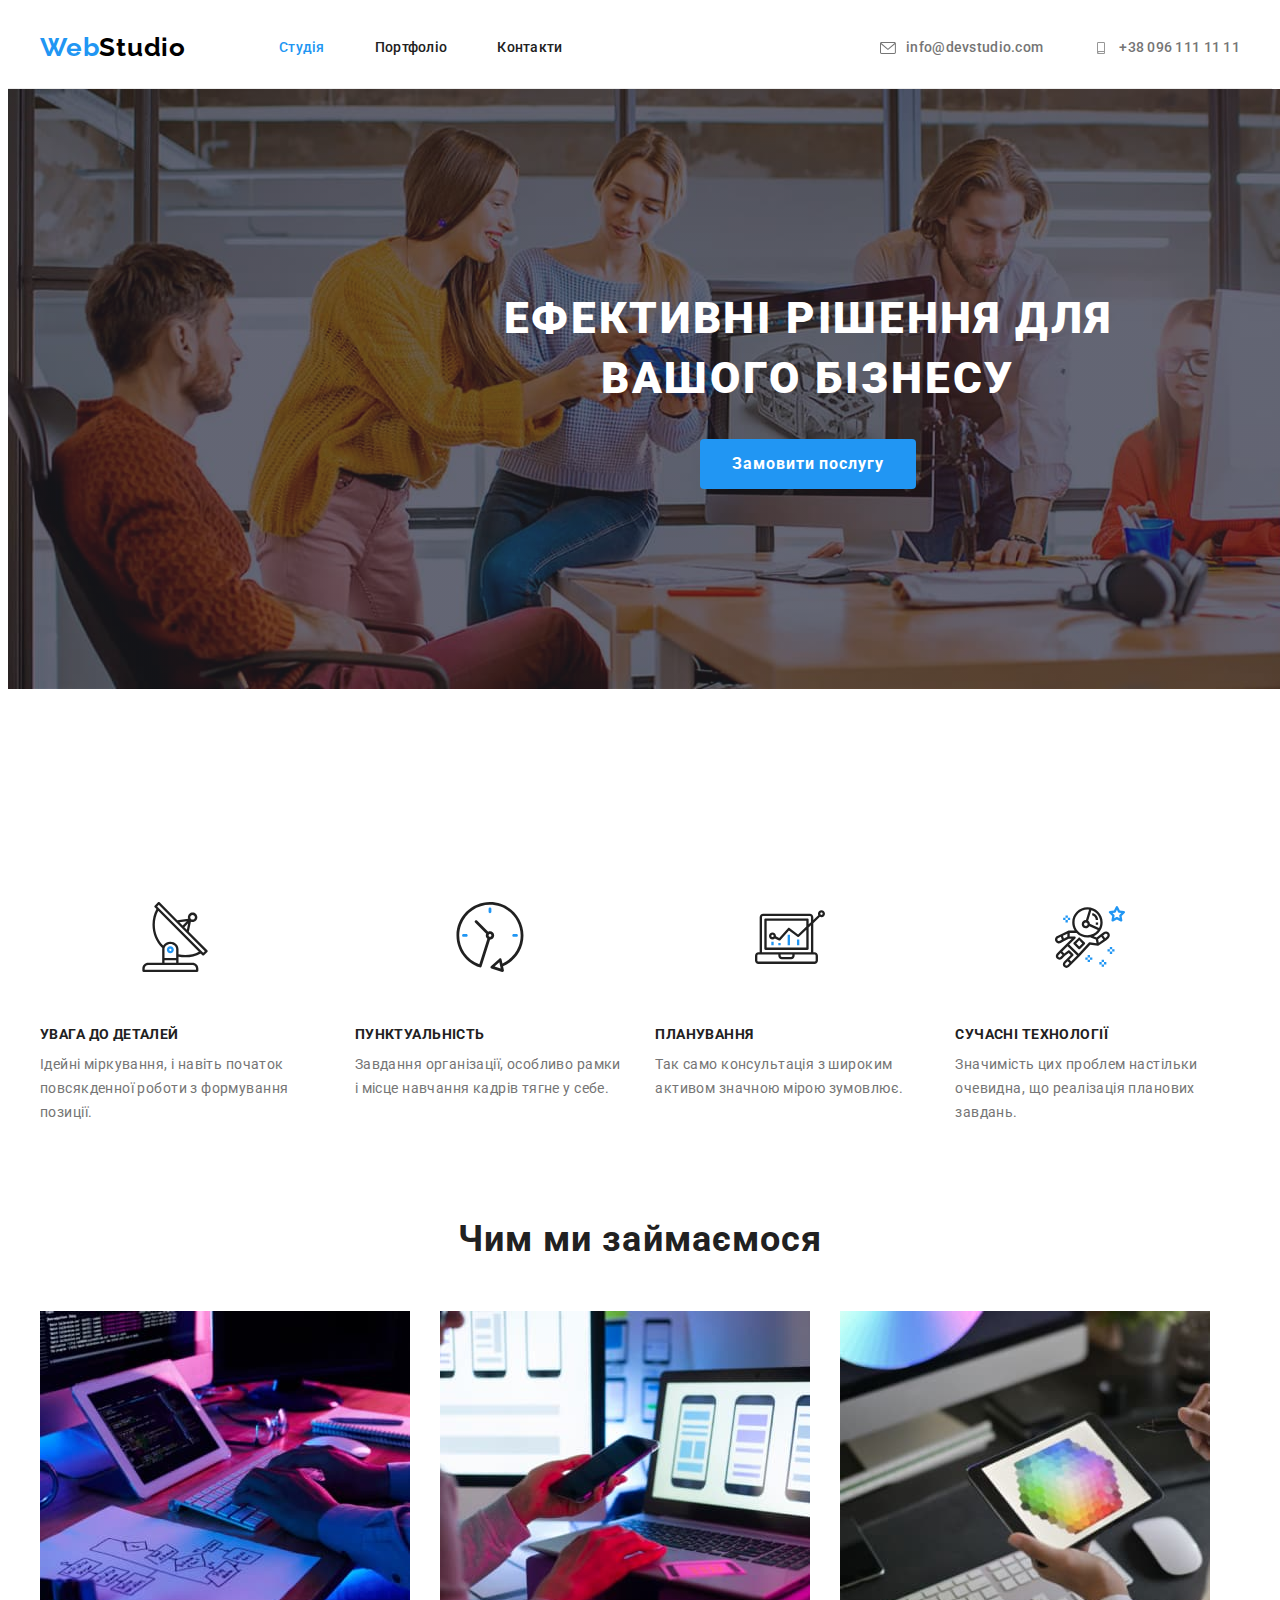
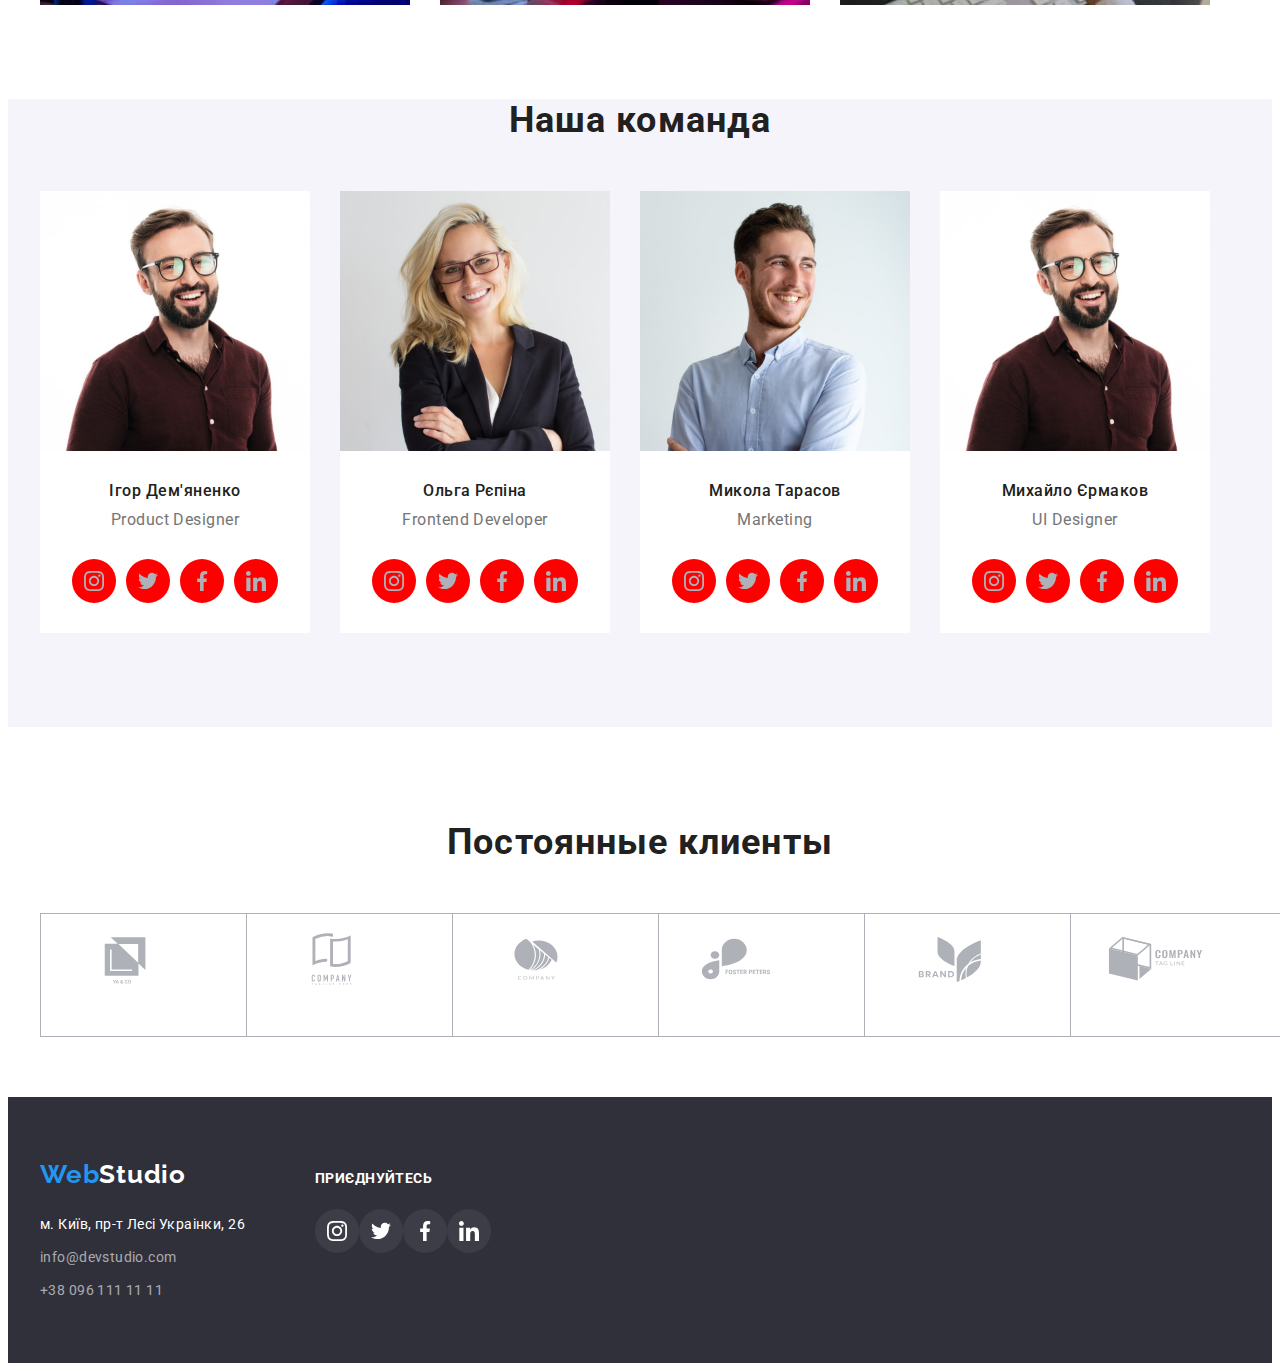
==== index.html @ f3de950b "contact margins added" ====
<!DOCTYPE html>
<html lang="uk">
  <head>
    <meta charset="UTF-8" />
    <meta name="vieport" content="width=device-width, initial-scale=1.0" />
    <title>Студія</title>
    <link rel="preconnect" href="https://fonts.googleapis.com" />
    <link rel="preconnect" href="https://fonts.gstatic.com" crossorigin />
    <link
      href="https://fonts.googleapis.com/css2?family=Raleway:wght@700&family=Roboto:wght@400;500;700;900&display=swap"
      rel="stylesheet"
    />
    <link
      rel="stylesheet"
      href="https://cdnjs.cloudflare.com/ajax/libs/modern-normalize/1.1.0/modern-normalize.min.css"
      integrity="sha512-wpPYUAdjBVSE4KJnH1VR1HeZfpl1ub8YT/NKx4PuQ5NmX2tKuGu6U/JRp5y+Y8XG2tV+wKQpNHVUX03MfMFn9Q=="
      crossorigin="anonymous"
      referrerpolicy="no-referrer"
    />
    <link rel="stylesheet" href="./css/styles.css" />
  </head>
  <body>

    <!--Заголовок-->

    <header class="section-header">
      <div class="container">
        <div class="make-flex site-header">
          <nav class="make-flex center">
            <a class="logo link" href="./index.html"
              ><span class="logo-left">Web</span>Studio</a
            >
            <ul class="list make-flex center">
              <li class="item">
                <a href="./index.html" class="current site-nav link">Студія</a>
              </li>
              <li class="item">
                <a href="./portfolio.html" class="site-nav link"
                  >Портфоліо</a
                >
              </li>
              <li><a href="#contacts" class="site-nav link">Контакти</a></li>
            </ul>
          </nav>
          <ul class="list make-flex center flexible contact-list">
            <li class="item contact-link">
              <a href="mailto:info@devstudio.com" class="link email-phone">
                <svg class="icon" width="16" height="12">
                  <use href="./images/symbol-defs.svg#icon-envelope"></use>
                </svg>
                info@devstudio.com</a
              >
            </li>
            <li class="item contact-link">
              <a href="tel:+380961111111" class="link email-phone">
                <svg class="icon" width="16" height="12">
                  <use href="./images/symbol-defs.svg#icon-smartphone"></use>
                </svg>
                +38 096 111 11 11</a
              >
            </li>
          </ul>
        </div>
      </div>
    </header>

    <main>

      <!--Секція Hero-->

      <section class="section hero">
        <div class="container hero image-hero">
          <h1 class="hero-title">Ефективні рішення для <br />вашого бізнесу</h1>
          <button type="button" class="button finger">Замовити послугу</button>
        </div>
      </section>

      <!--Секція Наші переваги-->

      <section class="section-advant section">
        <div class="container">
          <h2 hidden>Наші переваги</h2>
          <ul class="list flex">
            <li class="item">
              <div class="block">
                <svg class="features-icon" width="70" height="70">
                  <use href="./images/symbol-defs.svg#icon-antenna"></use>
                </svg>
              </div>
              <h3>УВАГА ДО ДЕТАЛЕЙ</h3>
              <p>
                Ідейні міркування, і навіть початок повсякденної роботи з
                формування позиції.
              </p>
            </li>
            <li class="item">
              <div class="block">
                <svg class="features-icon" width="70" height="70">
                  <use href="./images/symbol-defs.svg#icon-clock"></use>
                </svg>
              </div>
              <h3>ПУНКТУАЛЬНІСТЬ</h3>
              <p>
                Завдання організації, особливо рамки і місце навчання кадрів
                тягне у себе.
              </p>
            </li>
            <li class="item">
              <div class="block">
                <svg class="features-icon" width="70" height="70">
                  <use href="./images/symbol-defs.svg#icon-diagram"></use>
                </svg>
              </div>
              <h3>ПЛАНУВАННЯ</h3>
              <p>
                Так само консультація з широким активом значною мірою зумовлює.
              </p>
            </li>
            <li class="item">
              <div class="block">
                <svg class="features-icon" width="70" height="70">
                  <use href="./images/symbol-defs.svg#icon-astronaut"></use>
                </svg>
              </div>
              <h3>СУЧАСНІ ТЕХНОЛОГІЇ</h3>
              <p>
                Значимість цих проблем настільки очевидна, що реалізація
                планових завдань.
              </p>
            </li>
          </ul>
        </div>
      </section>

      <!--Секція Чим ми займаємося-->

      <section class="wwd section">
        <div class="container">
          <h2 class="title">Чим ми займаємося</h2>
          <ul class="list wwd-flex">
            <li class="item">
              <img
                src="./images/hands.jpeg"
                alt="Руки на клавіатурі"
                width="370"
              />
            </li>
            <li class="item">
              <img src="./images/templates.jpeg" alt="Шаблони" width="370" />
            </li>
            <li class="item">
              <img src="./images/palette.jpeg" alt="Палітра" width="370" />
            </li>
          </ul>
        </div>
      </section>

      <!--Секція наша команда-->

      <section class="team section">
        <div class="container">
          <h2 class="title">Наша команда</h2>
          <ul class="list flex">
            <li class="item">
              <img src="./images/igor.jpeg" alt="Ігор Дем'яненко" width="270" />
              <div>
                <h3>Ігор Дем'яненко</h3>
                <p lang="en">Product Designer</p>
                <ul class="team-social-list list">
                  <li class="team-social-item">
                    <a class="round link" href="">
                      <svg class="icon" width="20" height="20">
                        <use
                          href="./images/symbol-defs.svg#icon-instagram"
                        ></use>
                      </svg>
                    </a>
                  </li>

                  <li class="team-social-item">
                    <a class="round link" href="">
                      <svg class="icon" width="20" height="20">
                        <use href="./images/symbol-defs.svg#icon-twitter"></use>
                      </svg>
                    </a>
                  </li>

                  <li class="team-social-item">
                    <a class="round link" href="">
                      <svg class="icon" width="20" height="20">
                        <use
                          href="./images/symbol-defs.svg#icon-facebook"
                        ></use>
                      </svg>
                    </a>
                  </li>

                  <li class="team-social-item">
                    <a class="round link" href="">
                      <svg class="icon" width="20" height="20">
                        <use
                          href="./images/symbol-defs.svg#icon-linkedin"
                        ></use>
                      </svg>
                    </a>
                  </li>
                </ul>
              </div>
            </li>
            <li class="item">
              <div>
                <img src="./images/olga.jpeg" alt="Ольга Рєпіна" width="270" />
                <h3>Ольга Рєпіна</h3>
                <p lang="en">Frontend Developer</p>
                <ul class="team-social-list list">
                  <li class="team-social-item">
                    <a class="round link" href="">
                      <svg class="icon" width="20" height="20">
                        <use
                          href="./images/symbol-defs.svg#icon-instagram"
                        ></use>
                      </svg>
                    </a>
                  </li>

                  <li class="team-social-item">
                    <a class="round link" href="">
                      <svg class="icon" width="20" height="20">
                        <use href="./images/symbol-defs.svg#icon-twitter"></use>
                      </svg>
                    </a>
                  </li>

                  <li class="team-social-item">
                    <a class="round link" href="">
                      <svg class="icon" width="20" height="20">
                        <use
                          href="./images/symbol-defs.svg#icon-facebook"
                        ></use>
                      </svg>
                    </a>
                  </li>

                  <li class="team-social-item">
                    <a class="round link" href="">
                      <svg class="icon" width="20" height="20">
                        <use
                          href="./images/symbol-defs.svg#icon-linkedin"
                        ></use>
                      </svg>
                    </a>
                  </li>
                </ul>
              </div>
            </li>
            <li class="item">
              <img
                src="./images/mykola.jpeg"
                alt="Микола Тарасов"
                width="270"
              />
              <div>
                <h3>Микола Тарасов</h3>
                <p lang="en">Marketing</p>
                <ul class="team-social-list list">
                  <li class="team-social-item">
                    <a class="round link" href="">
                      <svg class="icon" width="20" height="20">
                        <use
                          href="./images/symbol-defs.svg#icon-instagram"
                        ></use>
                      </svg>
                    </a>
                  </li>

                  <li class="team-social-item">
                    <a class="round link" href="">
                      <svg class="icon" width="20" height="20">
                        <use href="./images/symbol-defs.svg#icon-twitter"></use>
                      </svg>
                    </a>
                  </li>

                  <li class="team-social-item">
                    <a class="round link" href="">
                      <svg class="icon" width="20" height="20">
                        <use
                          href="./images/symbol-defs.svg#icon-facebook"
                        ></use>
                      </svg>
                    </a>
                  </li>

                  <li class="team-social-item">
                    <a class="round link" href="">
                      <svg class="icon" width="20" height="20">
                        <use
                          href="./images/symbol-defs.svg#icon-linkedin"
                        ></use>
                      </svg>
                    </a>
                  </li>
                </ul>
              </div>
            </li>
            <li class="item">
              <img src="./images/igor.jpeg" alt="Михайло Єрмаков" width="270" />
              <div>
                <h3>Михайло Єрмаков</h3>
                <p lang="en">UI Designer</p>
                <ul class="team-social-list list">
                  <li class="team-social-item">
                    <a class="round link" href="">
                      <svg class="icon" width="20" height="20">
                        <use
                          href="./images/symbol-defs.svg#icon-instagram"
                        ></use>
                      </svg>
                    </a>
                  </li>

                  <li class="team-social-item">
                    <a class="round link" href="">
                      <svg class="icon" width="20" height="20">
                        <use href="./images/symbol-defs.svg#icon-twitter"></use>
                      </svg>
                    </a>
                  </li>

                  <li class="team-social-item">
                    <a class="round link" href="">
                      <svg class="icon" width="20" height="20">
                        <use
                          href="./images/symbol-defs.svg#icon-facebook"
                        ></use>
                      </svg>
                    </a>
                  </li>

                  <li class="team-social-item">
                    <a class="round link" href="">
                      <svg class="icon" width="20" height="20">
                        <use
                          href="./images/symbol-defs.svg#icon-linkedin"
                        ></use>
                      </svg>
                    </a>
                  </li>
                </ul>
              </div>
            </li>
          </ul>
        </div>
      </section>

      <!--Секція постійних клієнтів-->

      <section class="section-clients">
        <div class="container">
          <h2 class="title">Постоянные клиенты</h2>
          <ul class="clients-list list">
            <li class="item">
              <a class="client-link link" href="">
                <svg class="client-icon" width="106" height="60">
                  <use href="./images/symbol-defs.svg#icon-logo1"></use>
                </svg>
              </a>
            </li>

            <li class="item">
              <a class="client-link link" href="">
                <svg class="client-icon" width="106" height="60">
                  <use href="./images/symbol-defs.svg#icon-logo2"></use>
                </svg>
              </a>
            </li>

            <li class="item">
              <a class="client-link link" href="">
                <svg class="client-icon" width="106" height="60">
                  <use href="./images/symbol-defs.svg#icon-logo3"></use>
                </svg>
              </a>
            </li>

            <li class="item">
              <a class="client-link link" href="">
                <svg class="client-icon" width="106" height="60">
                  <use href="./images/symbol-defs.svg#icon-logo4"></use>
                </svg>
              </a>
            </li>

            <li class="item">
              <a class="client-link link" href="">
                <svg class="client-icon" width="106" height="60">
                  <use href="./images/symbol-defs.svg#icon-logo5"></use>
                </svg>
              </a>
            </li>

            <li class="item">
              <a class="client-link link" href="">
                <svg class="client-icon" width="106" height="60">
                  <use href="./images/symbol-defs.svg#icon-logo6"></use>
                </svg>
              </a>
            </li>
          </ul>
        </div>
      </section>
    </main>

    <footer class="site-footer">
      <div class="container">
        <!--Секція контактів-->
        <div class="make-two-columns">
          <div>
            <a class="logo link logo-white push-down" href="./index.html"
              ><span class="logo-left">Web</span>Studio</a
            >
            <address id="contacts">
              <ul class="list">
                <li class="contact-mar">
                  <a
                    class="contact link"
                    href="https://goo.gl/maps/CPtrU1FHBa2aNyZL9"
                    target="_blank"
                    rel="noopener noreferrer nofollow"
                    >м. Київ, пр-т Лесі Украінки, 26</a
                  >
                </li>
                <li class="contact-mar">
                  <a
                    class="contact link darkened"
                    href="mailto:info@devstudio.com"
                    >info@devstudio.com</a
                  >
                </li>
                <li>
                  <a class="contact link darkened" href="tel:+380961111111"
                    >+38 096 111 11 11</a
                  >
                </li>
              </ul>
            </address>
          </div>
          <div class="social">
            <p class="appeal">приєднуйтесь</p>
            <ul class="make-line">
              <li class="item">
                <a class="social-link" href="">
                  <svg class="icon" width="20" height="20">
                    <use href="./images/symbol-defs.svg#icon-instagram"></use>
                  </svg>
                </a>
              </li>

              <li class="item">
                <a class="social-link" href="">
                  <svg class="icon" width="20" height="20">
                    <use href="./images/symbol-defs.svg#icon-twitter"></use>
                  </svg>
                </a>
              </li>
              <li class="item">
                <a class="social-link" href="">
                  <svg class="icon" width="20" height="20">
                    <use href="./images/symbol-defs.svg#icon-facebook"></use>
                  </svg>
                </a>
              </li>

              <li class="item">
                <a class="social-link" href="">
                  <svg class="icon" width="20" height="20">
                    <use href="./images/symbol-defs.svg#icon-linkedin"></use>
                  </svg>
                </a>
              </li>
            </ul>
          </div>
        </div>
      </div>
    </footer>
  </body>
</html>
---- css/styles.css ----
:root {
  --text-color: #757575;
  --accent-color: #2196f3;
  /* Бо ментор проти 
  --backgroung-color: #F5F5F5;
  */
  --title-color: #212121;
  --white-color: #fff;
  --black-color: #000;
  --hero-background: #2F303A;
  --team-background: #F5F4FA;
  --works-background: #EEEEEE;
  --dark-address: rgba(255, 255, 255, 0.6);

}

/* reset styles */
h1,
h2,
h3,
h4,
h5,
h6,
p,
ul {
  margin: 0;
}

.link {
  text-decoration: none;
}

.list {
  list-style: none;
  margin: 0;
  padding: 0;
}

img {
  display: block;
}

body {
  /* Бо ментор проти 
  background-color: var(--backgroung-color);
  */
  color: var(--text-color);
  font-family: Roboto, sans-serif;
  font-style: normal;
}

.list {
  list-style: none;
}

.link {
  text-decoration: none;
}

.finger {
  cursor: pointer;
}

.container {
  width: 1200px;
  padding-left: 15px;
  padding-right: 15px;
  margin-left: auto;
  margin-right: auto;
}

.section {
  padding: 0 0 94px;
}

.make-flex {
  display: flex;
}

.section-header {
  background-color: var(--white-color);
  border-bottom: #ECECEC solid 1px;
}

/* Site logo */
.make-flex .center {
  align-items: center;
}

.logo {
  font-family: Raleway, sans-serif;
  color: var(--black-color);
  font-weight: 700;
  font-size: 26px;
  line-height: 1.38;
  letter-spacing: 0.03em;
  margin-right: 93px;
  display: block;
}

.logo:hover,
.logo:focus {
  color: var(--accent-color);
}

.logo-left {
  color: var(--accent-color);
}

.logo-white {
  color: var(--white-color);
}

/* Site nav */
.site-nav {
  display: block;
  font-weight: 500;
  font-size: 14px;
  line-height: 1.14;
  letter-spacing: 0.02em;
  color: var(--title-color);
}

.section-header .item {
  margin-right: 50px;
  padding: 32px 0px;
}

.section-header .item:last-child {
  margin-right: 0;
}

.site-nav.current {
  color: var(--accent-color);
}

.site-nav:hover,
.site-nav:focus {
  color: var(--accent-color);
}

.section-header .email-phone {
  display: flex;
  align-items: center;
  font-weight: 500;
  font-size: 14px;
  line-height: 1.14;
  letter-spacing: 0.02em;
  color: var(--text-color);

}

.email-phone:hover,
.email-phone:focus {
  color: var(--accent-color);
}

.section-header .flexible {
  margin-left: auto;
}

.section-header .contact-list {
  display: flex;
  margin-left: auto;
  align-items: center;
}

.section-header .contact-link {
  display: flex;
  color: var(--secondary-text-color);
  align-items: center;
  font-weight: 500;
  font-size: 14px;
  line-height: 16px;
  letter-spacing: 0.02em;
  color: var(--secondary-text-color);
}

.section-header .icon {
  align-items: center;
  margin-right: 10px;
  fill: currentColor;
}

/* Section Hero */

.hero {
  text-align: center;
  /* background-color: var(--hero-background);*/
  max-height: 600px;
}

.image-hero {
  padding: 200px 0;
  min-width: 1600px;
  background-image: linear-gradient(to right,
      rgba(47, 48, 58, 0.4),
      rgba(47, 48, 58, 0.4)),
    url(../images/hero.jpeg);
  background-repeat: no-repeat;
  background-position: center;
  background-size: contain;
  text-align: center;
}

.hero-title {
  color: var(--white-color);
  font-weight: 900;
  font-size: 44px;
  line-height: 1.36;
  letter-spacing: 0.06em;
  text-transform: uppercase;
  margin-bottom: 30px;
}


.button {
  font-family: inherit;
  color: var(--white-color);
  background-color: var(--accent-color);
  font-weight: 700;
  font-size: 16px;
  line-height: 1.88em;
  letter-spacing: 0.06em;
  min-width: 216px;
  min-height: 50px;
  padding: 10px 32px;
  border-radius: 4px;
  border: 0 solid transparent;
  display: inline-block;
}

/* Section Advantages */

.section-advant {
  margin-top: 94px;
}

.section-advant .flex {
  display: flex;
}

.section-advant .item {
  margin-right: 30px;
}

.section-advant .item:last-child {
  margin-right: 0;
}

.section-advant h3 {
  font-weight: 700;
  font-size: 14px;
  line-height: 1.14;
  letter-spacing: 0.03em;
  text-transform: uppercase;
  color: var(--title-color);
  margin-bottom: 10px;
}

.section-advant p {
  font-size: 14px;
  line-height: 1.71;
  letter-spacing: 0.03em;
}

.section-advant .block {
  display: flex;
  width: 270px;
  height: 120px;
  align-items: center;
  justify-content: center;
  flex-direction: column;
  margin-bottom: 30px;
  background-color: var(--team-background-color);
}

.section-advant .icon {
  fill: red;
}

/* Header syle for <h2> */
.title {
  font-weight: 700;
  font-size: 36px;
  line-height: 1.174;
  text-align: center;
  letter-spacing: 0.03em;
  color: var(--title-color);
  margin-bottom: 50px;
}

/* Section What We Do */
.wwd {
  margin-top: 0;
}

.wwd-flex {
  display: flex;
}

.wwd-flex .item {
  margin-right: 30px;
}

.wwd-flex .item:last-child {
  margin-right: 0;
}

/* Section Our Team */
.team {
  background-color: var(--team-background);
}

.team .flex {
  display: flex;
}

.team .item {
  margin-right: 30px;
  padding-bottom: 30px;
}

.team .item:last-child {
  margin-right: 0;
}

.team li {
  background-color: var(--white-color);
}

.team h3 {
  font-weight: 500;
  font-size: 16px;
  line-height: 1.19;
  text-align: center;
  letter-spacing: 0.03em;
  color: var(--title-color);
  padding: 30px 0 10px;
}

.team p {
  font-size: 16px;
  line-height: 1.19;
  text-align: center;
  letter-spacing: 0.03em;
  margin: 0 0 30px;
}



.team-social-list {
  display: flex;
  padding: 0px 32px;
  margin-top: 16px;
  list-style: none;
  justify-content: space-between;
  align-items: center;
}

.team-social-item {
  width: 44px;
  height: 44px;
}

.team .round {
  width: 44px;
  height: 44px;
  display: block;
  border-radius: 50%;
  color: #afb1b8;
  background-color: red;
}

.round:hover,
.round:focus {
  color: #ffffff;
  background-color: var(--accent-color);
}

/* -------  background-color: #f5f4fa;  --------Clients---------------- */
.team .icon {
  margin: 12px 0px 0px 12px;
  fill: currentColor;
}


/* ---------------Clients---------------- */
.section-clients {
  padding-top: 94px;
  padding-bottom: 94px;
}

.section-clients .title {
  margin-bottom: 50px;
  font-weight: 700;
  font-size: 36px;
  line-height: 1.17;
  text-align: center;
}

.section-clients .clients-list {
  display: flex;
  padding: 0;
  margin: 0;
  list-style: none;
  justify-content: space-between;
  align-items: center;
}

.section-clients .item {
  width: 170px;
  height: 90px;
}

.section-clients .item:not(:last-child) {
  margin-right: 30px;
}

.section-clients .client-link {
  width: 170px;
  height: 90px;
  display: block;
  border: 1px solid #afb1b8;
  color: #afb1b8;
  background-color: #fff;
  padding: 16px 32px;
}

.section-clients .client-link:hover,
.section-clients .client-link:focus {
  color: var(--accent-color);
  border-color: var(--accent-color);
}

.section-clients .client-icon {
  fill: currentColor;
}

.client-item:hover,
.client-item:focus {
  color: var(--accent-color);
  border-color: var(--accent-color);
}

/* Site footer */
.site-footer {
  background-color: var(--hero-background);
  padding: 60px 0;
}

.site-footer .push-down {
  margin-bottom: 20px;
  margin-right: 0;
}

.contact {
  font-style: normal;
  font-size: 14px;
  line-height: 1.71;
  letter-spacing: 0.03em;
  color: var(--white-color);
  margin: 15px 0 0;
}
.contact-mar {
    margin: 0 0 9px;
}
.contact:hover,
.contact:focus {
  color: var(--accent-color);
}

.darkened {
  color: var(--dark-address);
}

.site-footer .social {
  margin-left: 70px;
}

.site-footer .make-two-columns {
  display: flex;
  align-items: baseline;
  margin: 0;
  padding: 0;
  list-style: none;
}

.site-footer .appeal {
  padding: 20px 0px 10px 0px;
  margin-bottom: 20px;
  line-height: 1.14px;
  color: var(--white-color);
  font-weight: 700;
  font-size: 14px;
  letter-spacing: 0.03em;
  text-transform: uppercase;
}

.site-footer .make-line {
  display: flex;
  padding: 0;
  margin-top: 0;
  list-style: none;
  justify-content: space-between;
  align-items: center;
}

.site-footer .item {
  width: 44px;
  height: 44px;
}

.site-footer .social-link {
  width: 44px;
  height: 44px;
  display: block;
  border-radius: 50%;
  color: #ffffff;
  background-color: #ffffff10;
}

.site-footer .social-link:hover,
.site-footer .social-link:focus {
  color: var(--white-color);
  background-color: var(--accent-color);
}

.site-footer .icon {
  margin: 12px 0px 0px 12px;
  fill: currentColor;
}


/* Filter buttons for the list of works */
.filter {
  font-weight: 500;
  font-size: 16px;
  line-height: 1.62;
  text-align: center;
  letter-spacing: 0.03em;
  color: var(--title-color);
  background-color: var(--team-background);
  font-family: inherit;
  display: inline-block;
  min-width: 73px;
  min-height: 38px;
  border-radius: 4px;
  padding: 6px 22px;
  border: 1px solid transparent;
}


.filter:hover,
.filter:focus {
  color: var(--white-color);
  background-color: var(--accent-color);
  box-shadow: 0px 3px 1px rgba(0, 0, 0, 0.1), 0px 1px 2px rgba(0, 0, 0, 0.08),
    0px 2px 2px rgba(0, 0, 0, 0.12);
}

/* The list of works */
.works {
  list-style: none;
  padding: 94px 0 44px;
}

.works .flex {
  display: flex;
  justify-content: center;
}

.works .btn {
  margin-right: 8px;
  margin-bottom: 16px;
}

.works .btn:last-child {
  margin-right: 0;
}

.catalogue {
  display: flex;
  flex-wrap: wrap;
}

.works .item {
  margin-right: 20px;
  margin-bottom: 30px;
  border-bottom: var(--works-background) 1px solid;
}

.works .item:hover,
.works .item:focus {
  box-shadow: 0px 3px 1px rgba(0, 0, 0, 0.1), 0px 1px 2px rgba(0, 0, 0, 0.08),
    0px 2px 2px rgba(0, 0, 0, 0.12);
}

.works .item:nth-child(3n + 3) {
  margin-right: 0;
}

.works .item:last-child {
  margin-right: 0;
}

.works a {
  text-decoration: none;
}

.works h3 {
  font-weight: 700;
  font-size: 18px;
  line-height: 2;
  letter-spacing: 0.06em;
  color: var(--title-color);
  background-color: var(--white-color);
  padding: 20px 0 4px;
  margin: 0 24px;
}

.works p {
  font-size: 16px;
  line-height: 1.88;
  letter-spacing: 0.03em;
  color: var(--text-color);
  background-color: var(--white-color);
  padding: 0 0 20px;
  margin: 0 24px;
}
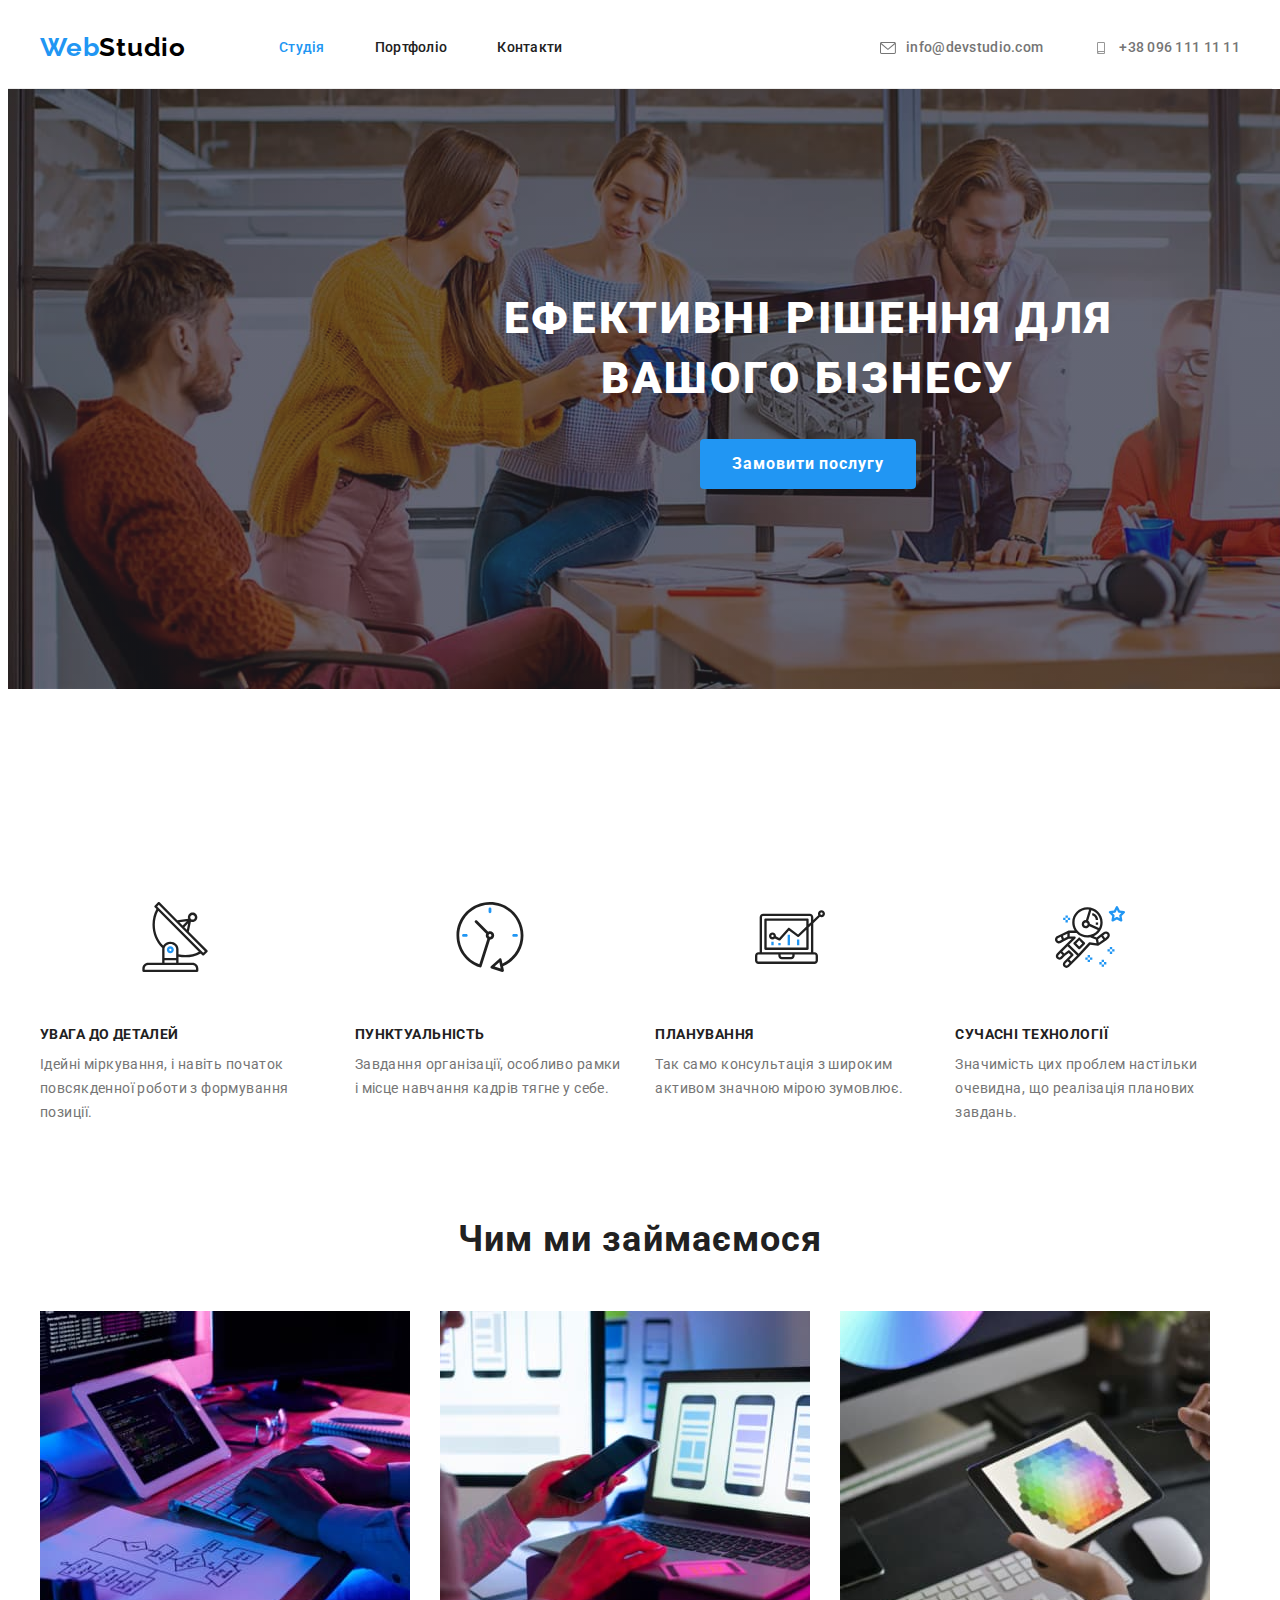
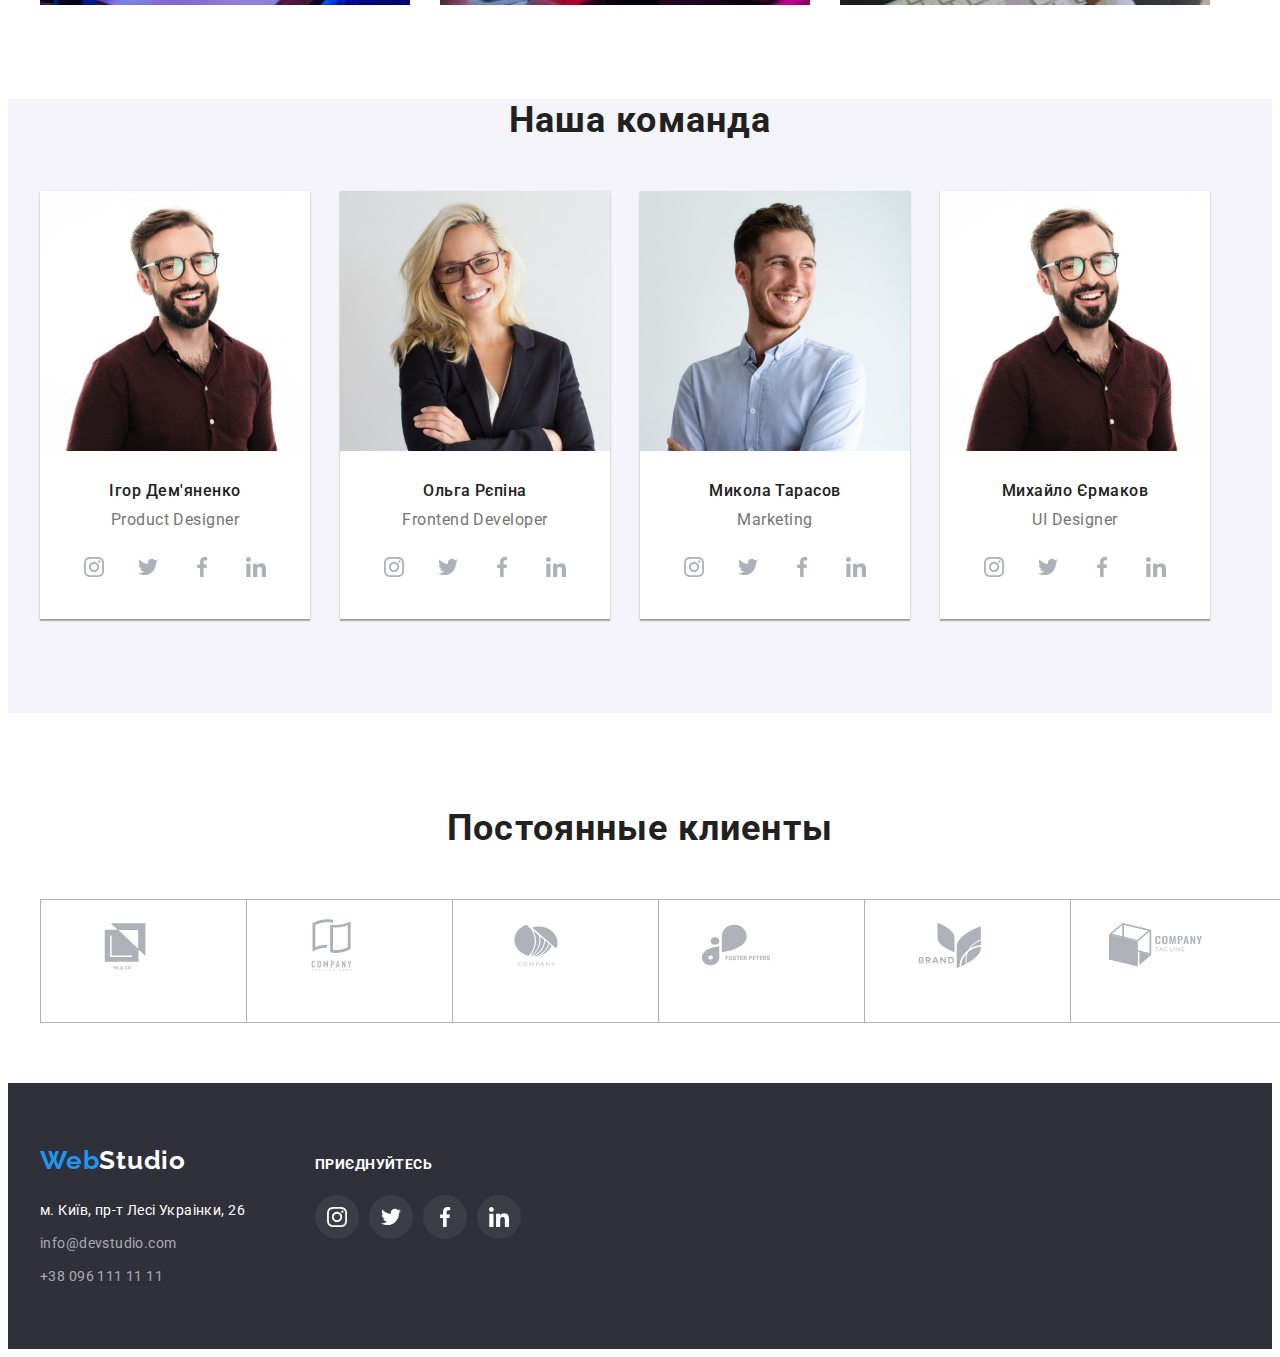
==== commit 3714c2f2: "footer lists made flex+gap" ====
--- a/index.html
+++ b/index.html
@@ -20,7 +20,6 @@
     <link rel="stylesheet" href="./css/styles.css" />
   </head>
   <body>
-
     <!--Заголовок-->
 
     <header class="section-header">
@@ -35,9 +34,7 @@
                 <a href="./index.html" class="current site-nav link">Студія</a>
               </li>
               <li class="item">
-                <a href="./portfolio.html" class="site-nav link"
-                  >Портфоліо</a
-                >
+                <a href="./portfolio.html" class="site-nav link">Портфоліо</a>
               </li>
               <li><a href="#contacts" class="site-nav link">Контакти</a></li>
             </ul>
@@ -65,7 +62,6 @@
     </header>
 
     <main>
-
       <!--Секція Hero-->
 
       <section class="section hero">
@@ -420,8 +416,8 @@
               ><span class="logo-left">Web</span>Studio</a
             >
             <address id="contacts">
-              <ul class="list">
-                <li class="contact-mar">
+              <ul class="list contact-flex">
+                <li>
                   <a
                     class="contact link"
                     href="https://goo.gl/maps/CPtrU1FHBa2aNyZL9"
@@ -430,7 +426,7 @@
                     >м. Київ, пр-т Лесі Украінки, 26</a
                   >
                 </li>
-                <li class="contact-mar">
+                <li>
                   <a
                     class="contact link darkened"
                     href="mailto:info@devstudio.com"
--- a/css/styles.css
+++ b/css/styles.css
@@ -11,7 +11,8 @@
   --team-background: #F5F4FA;
   --works-background: #EEEEEE;
   --dark-address: rgba(255, 255, 255, 0.6);
-
+  --icon-color: #AFB1B8;
+  --icon-background: #ffffff10;
 }
 
 /* reset styles */
@@ -275,10 +276,6 @@
   background-color: var(--team-background-color);
 }
 
-.section-advant .icon {
-  fill: red;
-}
-
 /* Header syle for <h2> */
 .title {
   font-weight: 700;
@@ -319,6 +316,8 @@
 .team .item {
   margin-right: 30px;
   padding-bottom: 30px;
+  box-shadow: 0px 1px 3px rgba(0, 0, 0, 0.12), 0px 1px 1px rgba(0, 0, 0, 0.14),
+    0px 2px 1px rgba(0, 0, 0, 0.2);
 }
 
 .team .item:last-child {
@@ -344,14 +343,12 @@
   line-height: 1.19;
   text-align: center;
   letter-spacing: 0.03em;
-  margin: 0 0 30px;
-}
-
+}
 
 
 .team-social-list {
   display: flex;
-  padding: 0px 32px;
+  padding: 0 32px 0;
   margin-top: 16px;
   list-style: none;
   justify-content: space-between;
@@ -368,13 +365,13 @@
   height: 44px;
   display: block;
   border-radius: 50%;
-  color: #afb1b8;
-  background-color: red;
+  color: var(--icon-color);
+  background-color: var(--white-color);
 }
 
 .round:hover,
 .round:focus {
-  color: #ffffff;
+  color: var(--white-color);
   background-color: var(--accent-color);
 }
 
@@ -421,9 +418,9 @@
   width: 170px;
   height: 90px;
   display: block;
-  border: 1px solid #afb1b8;
-  color: #afb1b8;
-  background-color: #fff;
+  border: 1px solid var(--icon-color);
+  color: var(--icon-color);
+  background-color: var(--white-color);
   padding: 16px 32px;
 }
 
@@ -462,9 +459,13 @@
   color: var(--white-color);
   margin: 15px 0 0;
 }
-.contact-mar {
-    margin: 0 0 9px;
-}
+
+.contact-flex {
+  display: flex;
+  flex-direction: column;
+  gap: 9px;
+}
+
 .contact:hover,
 .contact:focus {
   color: var(--accent-color);
@@ -499,6 +500,7 @@
 
 .site-footer .make-line {
   display: flex;
+  gap: 10px;
   padding: 0;
   margin-top: 0;
   list-style: none;
@@ -516,8 +518,8 @@
   height: 44px;
   display: block;
   border-radius: 50%;
-  color: #ffffff;
-  background-color: #ffffff10;
+  color: var(--white-color);
+  background-color: var(--icon-background);
 }
 
 .site-footer .social-link:hover,
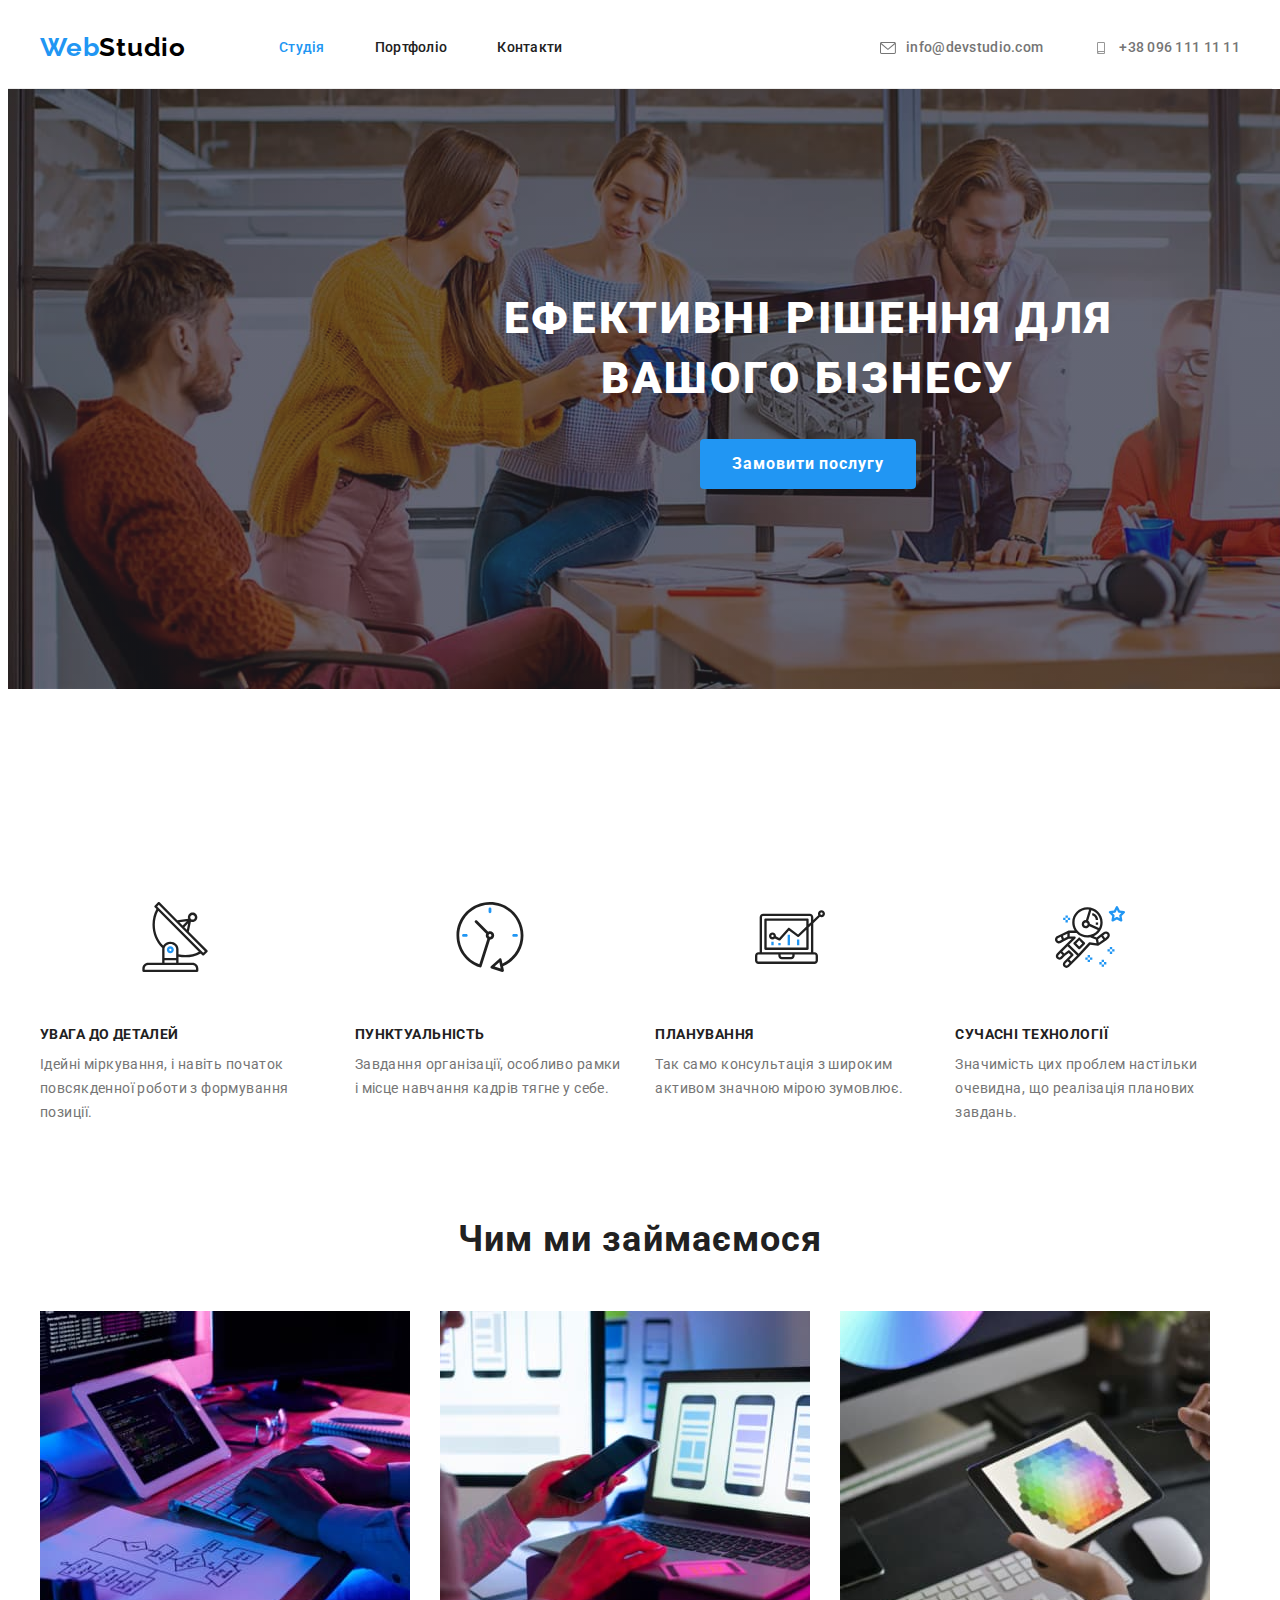
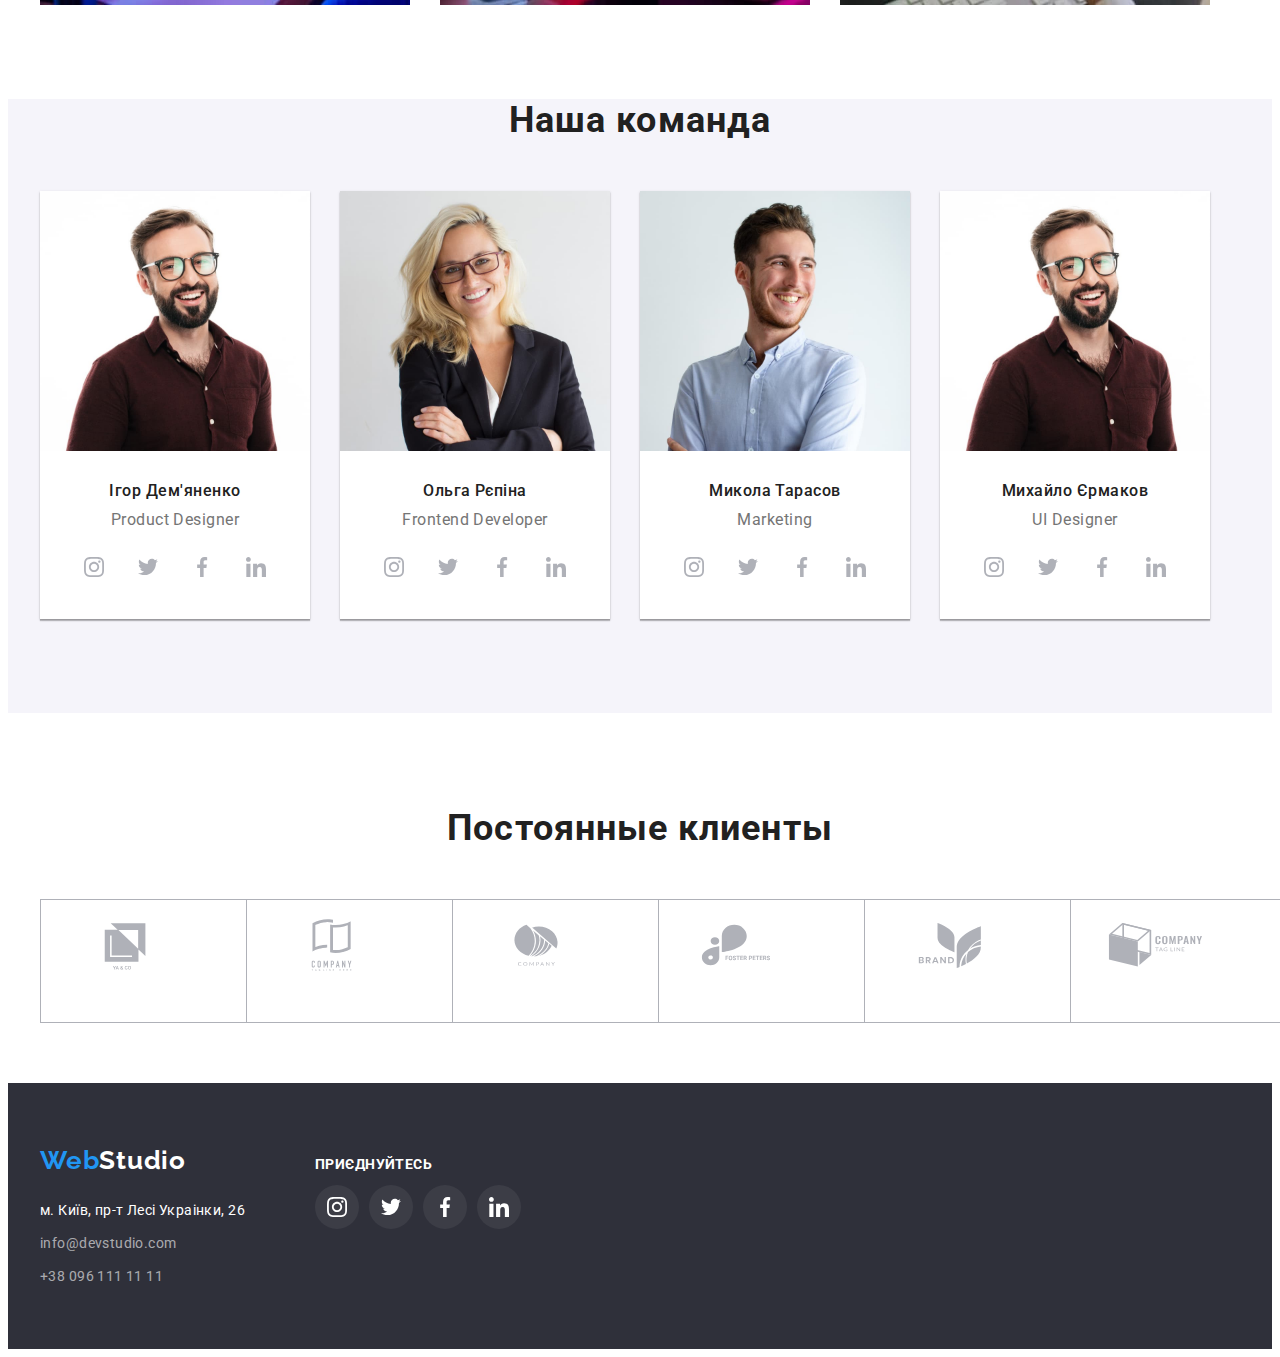
==== commit 5ac7596c: "team section left" ====
--- a/index.html
+++ b/index.html
@@ -441,40 +441,44 @@
               </ul>
             </address>
           </div>
-          <div class="social">
-            <p class="appeal">приєднуйтесь</p>
-            <ul class="make-line">
-              <li class="item">
-                <a class="social-link" href="">
-                  <svg class="icon" width="20" height="20">
-                    <use href="./images/symbol-defs.svg#icon-instagram"></use>
-                  </svg>
-                </a>
-              </li>
-
-              <li class="item">
-                <a class="social-link" href="">
-                  <svg class="icon" width="20" height="20">
-                    <use href="./images/symbol-defs.svg#icon-twitter"></use>
-                  </svg>
-                </a>
-              </li>
-              <li class="item">
-                <a class="social-link" href="">
-                  <svg class="icon" width="20" height="20">
-                    <use href="./images/symbol-defs.svg#icon-facebook"></use>
-                  </svg>
-                </a>
-              </li>
-
-              <li class="item">
-                <a class="social-link" href="">
-                  <svg class="icon" width="20" height="20">
-                    <use href="./images/symbol-defs.svg#icon-linkedin"></use>
-                  </svg>
-                </a>
-              </li>
-            </ul>
+          <div class="social appeal-list">
+            <div>
+              <p class="appeal">приєднуйтесь</p>
+            </div>
+            <div>
+              <ul class="make-line">
+                <li class="item">
+                  <a class="social-link" href="">
+                    <svg class="icon" width="20" height="20">
+                      <use href="./images/symbol-defs.svg#icon-instagram"></use>
+                    </svg>
+                  </a>
+                </li>
+
+                <li class="item">
+                  <a class="social-link" href="">
+                    <svg class="icon" width="20" height="20">
+                      <use href="./images/symbol-defs.svg#icon-twitter"></use>
+                    </svg>
+                  </a>
+                </li>
+                <li class="item">
+                  <a class="social-link" href="">
+                    <svg class="icon" width="20" height="20">
+                      <use href="./images/symbol-defs.svg#icon-facebook"></use>
+                    </svg>
+                  </a>
+                </li>
+
+                <li class="item">
+                  <a class="social-link" href="">
+                    <svg class="icon" width="20" height="20">
+                      <use href="./images/symbol-defs.svg#icon-linkedin"></use>
+                    </svg>
+                  </a>
+                </li>
+              </ul>
+            </div>
           </div>
         </div>
       </div>
--- a/css/styles.css
+++ b/css/styles.css
@@ -487,9 +487,14 @@
   list-style: none;
 }
 
+.appeal-list {
+  display: flex;
+  flex-direction: column;
+  gap: 20px;
+}
+
 .site-footer .appeal {
-  padding: 20px 0px 10px 0px;
-  margin-bottom: 20px;
+
   line-height: 1.14px;
   color: var(--white-color);
   font-weight: 700;
@@ -499,10 +504,11 @@
 }
 
 .site-footer .make-line {
+
   display: flex;
   gap: 10px;
   padding: 0;
-  margin-top: 0;
+
   list-style: none;
   justify-content: space-between;
   align-items: center;
@@ -564,31 +570,25 @@
 /* The list of works */
 .works {
   list-style: none;
-  padding: 94px 0 44px;
+  padding: 94px 0 94px;
 }
 
 .works .flex {
   display: flex;
+  gap: 8px;
   justify-content: center;
 }
 
-.works .btn {
-  margin-right: 8px;
-  margin-bottom: 16px;
-}
-
-.works .btn:last-child {
-  margin-right: 0;
-}
-
 .catalogue {
   display: flex;
   flex-wrap: wrap;
+  gap: 30px;
+  padding-top: 50px;
 }
 
 .works .item {
-  margin-right: 20px;
-  margin-bottom: 30px;
+  /*margin-right: 20px;
+  margin-bottom: 30px;*/
   border-bottom: var(--works-background) 1px solid;
 }
 
@@ -598,6 +598,7 @@
     0px 2px 2px rgba(0, 0, 0, 0.12);
 }
 
+/*
 .works .item:nth-child(3n + 3) {
   margin-right: 0;
 }
@@ -605,7 +606,7 @@
 .works .item:last-child {
   margin-right: 0;
 }
-
+*/
 .works a {
   text-decoration: none;
 }
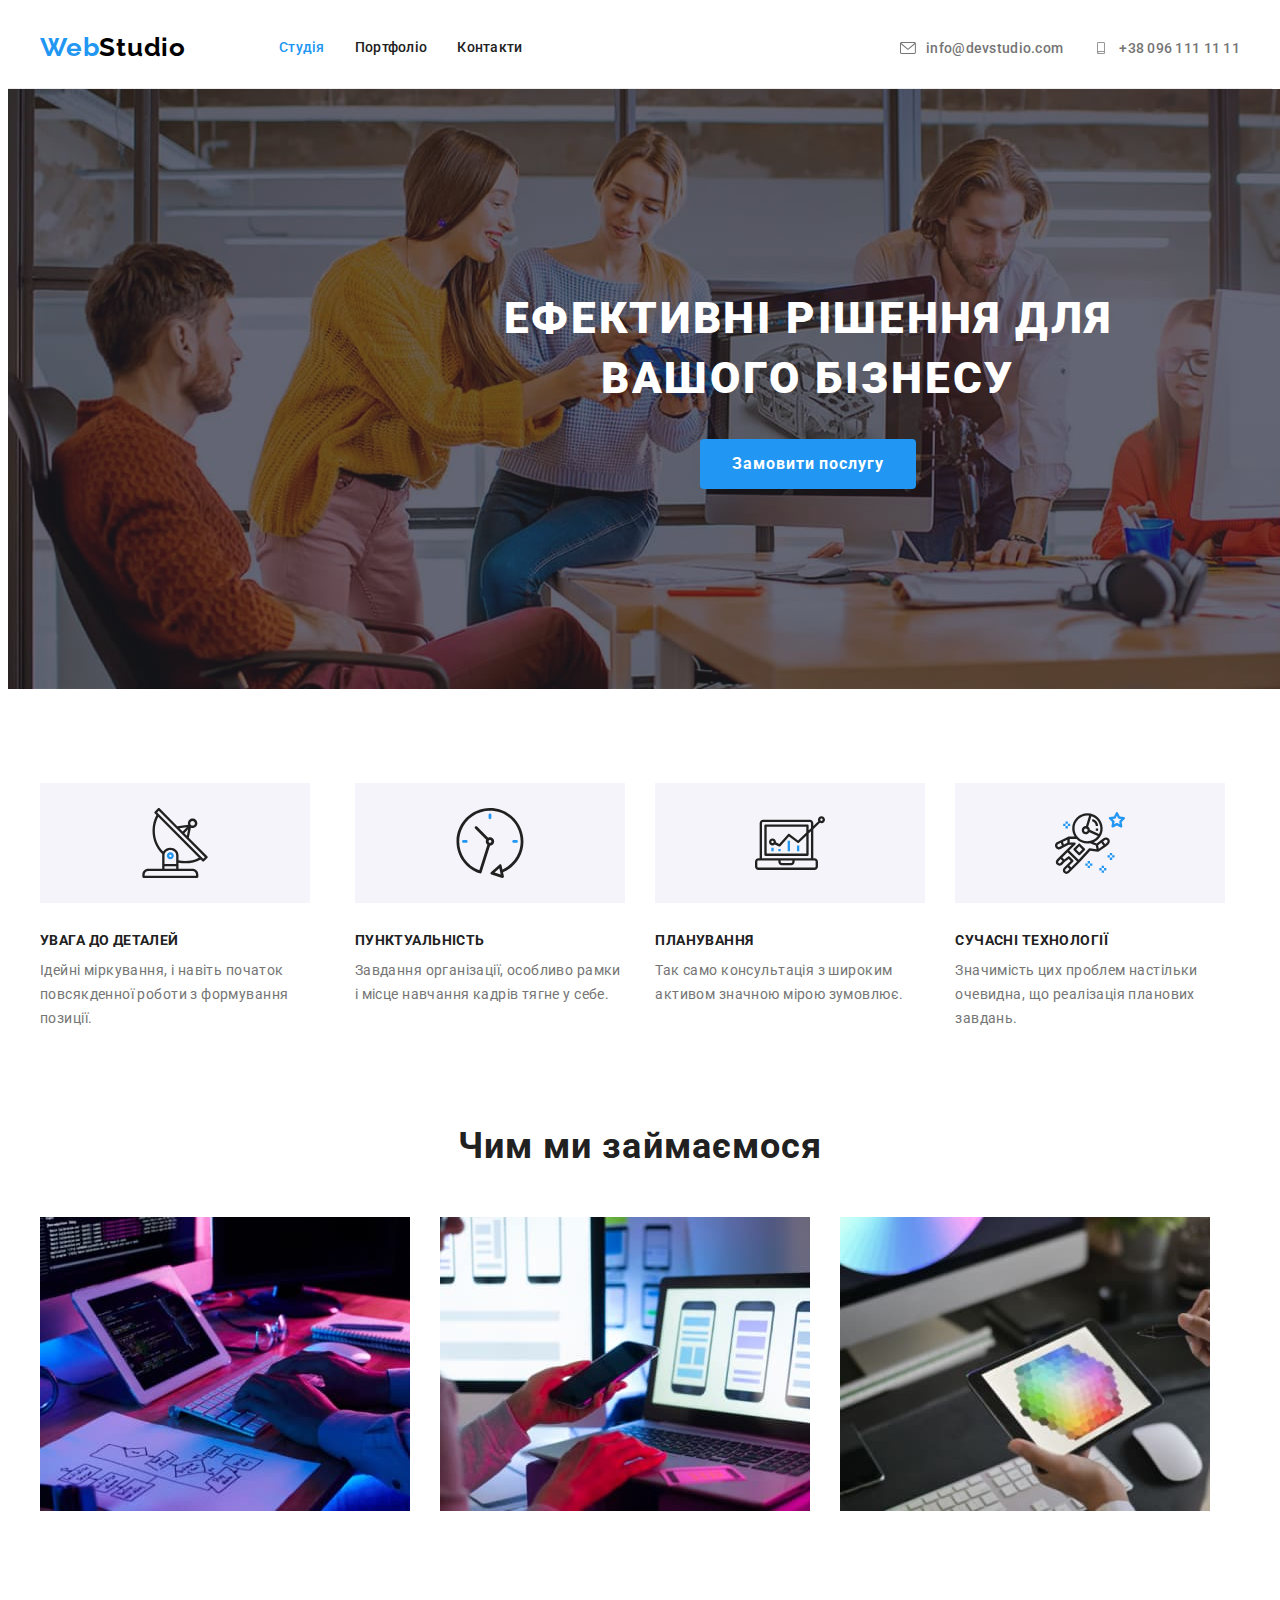
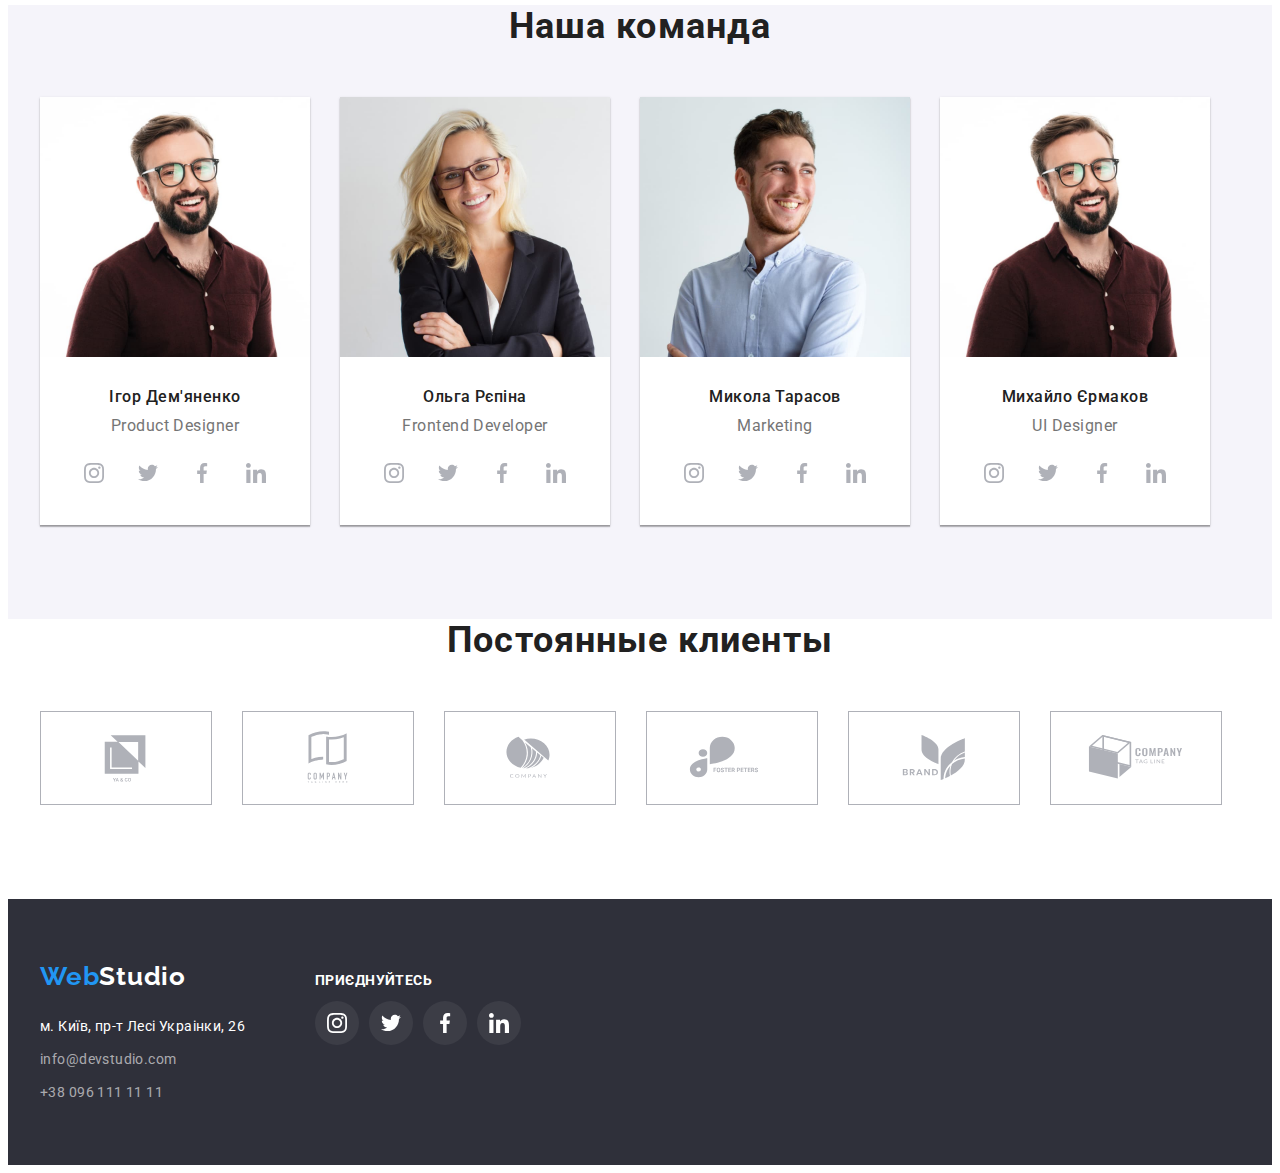
==== commit bed76978: "complete rebuild" ====
--- a/index.html
+++ b/index.html
@@ -20,37 +20,43 @@
     <link rel="stylesheet" href="./css/styles.css" />
   </head>
   <body>
-    <!--Заголовок-->
-
+    <!--Header-->
     <header class="section-header">
-      <div class="container">
-        <div class="make-flex site-header">
-          <nav class="make-flex center">
-            <a class="logo link" href="./index.html"
-              ><span class="logo-left">Web</span>Studio</a
-            >
-            <ul class="list make-flex center">
-              <li class="item">
-                <a href="./index.html" class="current site-nav link">Студія</a>
-              </li>
-              <li class="item">
-                <a href="./portfolio.html" class="site-nav link">Портфоліо</a>
-              </li>
-              <li><a href="#contacts" class="site-nav link">Контакти</a></li>
-            </ul>
-          </nav>
-          <ul class="list make-flex center flexible contact-list">
-            <li class="item contact-link">
-              <a href="mailto:info@devstudio.com" class="link email-phone">
-                <svg class="icon" width="16" height="12">
+      <div class="container header-flex">
+        <!--Header Logo-->
+        <div>
+          <a class="logo link" href="./index.html"
+            ><span class="logo-left">Web</span>Studio</a
+          >
+        </div>
+        <!--Header Navigation-->
+        <div>
+          <ul class="nav-gap">
+            <li class="list">
+              <a href="./index.html" class="link nav-text current">Студія</a>
+            </li>
+            <li class="list">
+              <a href="./portfolio.html" class="link nav-text">Портфоліо</a>
+            </li>
+            <li class="list">
+              <a href="#contacts" class="link nav-text">Контакти</a>
+            </li>
+          </ul>
+        </div>
+        <!--Header Contacts-->
+        <div class="contacts-left">
+          <ul class="contacts-flex">
+            <li class="list">
+              <a href="mailto:info@devstudio.com" class="link contacts-text">
+                <svg class="contacts-icon" width="16" height="12">
                   <use href="./images/symbol-defs.svg#icon-envelope"></use>
                 </svg>
                 info@devstudio.com</a
               >
             </li>
-            <li class="item contact-link">
-              <a href="tel:+380961111111" class="link email-phone">
-                <svg class="icon" width="16" height="12">
+            <li class="list">
+              <a href="tel:+380961111111" class="link contacts-text">
+                <svg class="contacts-icon" width="16" height="12">
                   <use href="./images/symbol-defs.svg#icon-smartphone"></use>
                 </svg>
                 +38 096 111 11 11</a
@@ -62,24 +68,21 @@
     </header>
 
     <main>
-      <!--Секція Hero-->
-
+      <!--Hero-->
       <section class="section hero">
         <div class="container hero image-hero">
           <h1 class="hero-title">Ефективні рішення для <br />вашого бізнесу</h1>
           <button type="button" class="button finger">Замовити послугу</button>
         </div>
       </section>
-
-      <!--Секція Наші переваги-->
-
-      <section class="section-advant section">
+      <!--Qualities-->
+      <section class="section">
         <div class="container">
           <h2 hidden>Наші переваги</h2>
-          <ul class="list flex">
-            <li class="item">
-              <div class="block">
-                <svg class="features-icon" width="70" height="70">
+          <ul class="features list">
+            <li>
+              <div class="features-block">
+                <svg width="70" height="70">
                   <use href="./images/symbol-defs.svg#icon-antenna"></use>
                 </svg>
               </div>
@@ -89,9 +92,9 @@
                 формування позиції.
               </p>
             </li>
-            <li class="item">
-              <div class="block">
-                <svg class="features-icon" width="70" height="70">
+            <li>
+              <div class="features-block">
+                <svg width="70" height="70">
                   <use href="./images/symbol-defs.svg#icon-clock"></use>
                 </svg>
               </div>
@@ -101,9 +104,9 @@
                 тягне у себе.
               </p>
             </li>
-            <li class="item">
-              <div class="block">
-                <svg class="features-icon" width="70" height="70">
+            <li>
+              <div class="features-block">
+                <svg width="70" height="70">
                   <use href="./images/symbol-defs.svg#icon-diagram"></use>
                 </svg>
               </div>
@@ -112,9 +115,9 @@
                 Так само консультація з широким активом значною мірою зумовлює.
               </p>
             </li>
-            <li class="item">
-              <div class="block">
-                <svg class="features-icon" width="70" height="70">
+            <li>
+              <div class="features-block">
+                <svg width="70" height="70">
                   <use href="./images/symbol-defs.svg#icon-astronaut"></use>
                 </svg>
               </div>
@@ -128,30 +131,30 @@
         </div>
       </section>
 
-      <!--Секція Чим ми займаємося-->
-
-      <section class="wwd section">
+      <!--What We Do-->
+
+      <section class="section">
         <div class="container">
           <h2 class="title">Чим ми займаємося</h2>
-          <ul class="list wwd-flex">
-            <li class="item">
+          <ul class="list wwd">
+            <li class="list">
               <img
                 src="./images/hands.jpeg"
                 alt="Руки на клавіатурі"
                 width="370"
               />
             </li>
-            <li class="item">
+            <li class="list">
               <img src="./images/templates.jpeg" alt="Шаблони" width="370" />
             </li>
-            <li class="item">
+            <li class="list">
               <img src="./images/palette.jpeg" alt="Палітра" width="370" />
             </li>
           </ul>
         </div>
       </section>
 
-      <!--Секція наша команда-->
+      <!--СOur Team-->
 
       <section class="team section">
         <div class="container">
@@ -159,7 +162,7 @@
           <ul class="list flex">
             <li class="item">
               <img src="./images/igor.jpeg" alt="Ігор Дем'яненко" width="270" />
-              <div>
+              <div class="team-pad">
                 <h3>Ігор Дем'яненко</h3>
                 <p lang="en">Product Designer</p>
                 <ul class="team-social-list list">
@@ -204,8 +207,8 @@
               </div>
             </li>
             <li class="item">
-              <div>
-                <img src="./images/olga.jpeg" alt="Ольга Рєпіна" width="270" />
+              <img src="./images/olga.jpeg" alt="Ольга Рєпіна" width="270" />
+              <div class="team-pad">
                 <h3>Ольга Рєпіна</h3>
                 <p lang="en">Frontend Developer</p>
                 <ul class="team-social-list list">
@@ -255,7 +258,7 @@
                 alt="Микола Тарасов"
                 width="270"
               />
-              <div>
+              <div class="team-pad">
                 <h3>Микола Тарасов</h3>
                 <p lang="en">Marketing</p>
                 <ul class="team-social-list list">
@@ -301,7 +304,7 @@
             </li>
             <li class="item">
               <img src="./images/igor.jpeg" alt="Михайло Єрмаков" width="270" />
-              <div>
+              <div class="team-pad">
                 <h3>Михайло Єрмаков</h3>
                 <p lang="en">UI Designer</p>
                 <ul class="team-social-list list">
@@ -350,36 +353,32 @@
       </section>
 
       <!--Секція постійних клієнтів-->
-
-      <section class="section-clients">
+      <section class="section">
         <div class="container">
           <h2 class="title">Постоянные клиенты</h2>
-          <ul class="clients-list list">
-            <li class="item">
+          <ul class="client-list">
+            <li class="list">
               <a class="client-link link" href="">
                 <svg class="client-icon" width="106" height="60">
                   <use href="./images/symbol-defs.svg#icon-logo1"></use>
                 </svg>
               </a>
             </li>
-
-            <li class="item">
+            <li class="list">
               <a class="client-link link" href="">
                 <svg class="client-icon" width="106" height="60">
                   <use href="./images/symbol-defs.svg#icon-logo2"></use>
                 </svg>
               </a>
             </li>
-
-            <li class="item">
+            <li class="list">
               <a class="client-link link" href="">
                 <svg class="client-icon" width="106" height="60">
                   <use href="./images/symbol-defs.svg#icon-logo3"></use>
                 </svg>
               </a>
             </li>
-
-            <li class="item">
+            <li class="list">
               <a class="client-link link" href="">
                 <svg class="client-icon" width="106" height="60">
                   <use href="./images/symbol-defs.svg#icon-logo4"></use>
@@ -387,15 +386,14 @@
               </a>
             </li>
 
-            <li class="item">
+            <li class="list">
               <a class="client-link link" href="">
                 <svg class="client-icon" width="106" height="60">
                   <use href="./images/symbol-defs.svg#icon-logo5"></use>
                 </svg>
               </a>
             </li>
-
-            <li class="item">
+            <li class="list">
               <a class="client-link link" href="">
                 <svg class="client-icon" width="106" height="60">
                   <use href="./images/symbol-defs.svg#icon-logo6"></use>
@@ -407,78 +405,78 @@
       </section>
     </main>
 
-    <footer class="site-footer">
+    <!--Footer-->
+    <footer class="section-footer">
       <div class="container">
-        <!--Секція контактів-->
-        <div class="make-two-columns">
+        <div class="footer-divide">
           <div>
-            <a class="logo link logo-white push-down" href="./index.html"
+            <!--Footer Logo-->
+            <a class="logo link logo-white push-margins" href="./index.html"
               ><span class="logo-left">Web</span>Studio</a
             >
+            <!--Footer Contacts-->
             <address id="contacts">
-              <ul class="list contact-flex">
-                <li>
+              <ul class="list footer-contacts">
+                <li class="list">
                   <a
-                    class="contact link"
+                    class="link footer-contact"
                     href="https://goo.gl/maps/CPtrU1FHBa2aNyZL9"
                     target="_blank"
                     rel="noopener noreferrer nofollow"
                     >м. Київ, пр-т Лесі Украінки, 26</a
                   >
                 </li>
-                <li>
+                <li class="list">
                   <a
-                    class="contact link darkened"
+                    class="link footer-contact darkened"
                     href="mailto:info@devstudio.com"
                     >info@devstudio.com</a
                   >
                 </li>
-                <li>
-                  <a class="contact link darkened" href="tel:+380961111111"
+                <li class="list">
+                  <a
+                    class="link footer-contact darkened"
+                    href="tel:+380961111111"
                     >+38 096 111 11 11</a
                   >
                 </li>
               </ul>
             </address>
           </div>
-          <div class="social appeal-list">
-            <div>
-              <p class="appeal">приєднуйтесь</p>
-            </div>
-            <div>
-              <ul class="make-line">
-                <li class="item">
-                  <a class="social-link" href="">
-                    <svg class="icon" width="20" height="20">
-                      <use href="./images/symbol-defs.svg#icon-instagram"></use>
-                    </svg>
-                  </a>
-                </li>
-
-                <li class="item">
-                  <a class="social-link" href="">
-                    <svg class="icon" width="20" height="20">
-                      <use href="./images/symbol-defs.svg#icon-twitter"></use>
-                    </svg>
-                  </a>
-                </li>
-                <li class="item">
-                  <a class="social-link" href="">
-                    <svg class="icon" width="20" height="20">
-                      <use href="./images/symbol-defs.svg#icon-facebook"></use>
-                    </svg>
-                  </a>
-                </li>
-
-                <li class="item">
-                  <a class="social-link" href="">
-                    <svg class="icon" width="20" height="20">
-                      <use href="./images/symbol-defs.svg#icon-linkedin"></use>
-                    </svg>
-                  </a>
-                </li>
-              </ul>
-            </div>
+          <!--Footer Appeal-->
+          <div class="social-margin">
+            <p class="appeal">приєднуйтесь</p>
+            <!--Footer Social Networks List-->
+            <ul class="footer-social-list">
+              <li class="footer-social-item list">
+                <a class="footer-social-link" href="">
+                  <svg class="footer-social-icon" width="20" height="20">
+                    <use href="./images/symbol-defs.svg#icon-instagram"></use>
+                  </svg>
+                </a>
+              </li>
+              <li class="footer-social-item list">
+                <a class="footer-social-link" href="">
+                  <svg class="footer-social-icon" width="20" height="20">
+                    <use href="./images/symbol-defs.svg#icon-twitter"></use>
+                  </svg>
+                </a>
+              </li>
+              <li class="footer-social-item list">
+                <a class="footer-social-link" href="">
+                  <svg class="footer-social-icon" width="20" height="20">
+                    <use href="./images/symbol-defs.svg#icon-facebook"></use>
+                  </svg>
+                </a>
+              </li>
+              <li class="footer-social-item list">
+                <a class="footer-social-link" href="">
+                  <svg class="footer-social-icon" width="20" height="20">
+                    <use href="./images/symbol-defs.svg#icon-linkedin"></use>
+                  </svg>
+                </a>
+              </li>
+            </ul>
           </div>
         </div>
       </div>
--- a/css/styles.css
+++ b/css/styles.css
@@ -27,24 +27,11 @@
   margin: 0;
 }
 
-.link {
-  text-decoration: none;
-}
-
-.list {
-  list-style: none;
-  margin: 0;
-  padding: 0;
-}
-
 img {
   display: block;
 }
 
 body {
-  /* Бо ментор проти 
-  background-color: var(--backgroung-color);
-  */
   color: var(--text-color);
   font-family: Roboto, sans-serif;
   font-style: normal;
@@ -78,16 +65,18 @@
   display: flex;
 }
 
+/* Header */
 .section-header {
   background-color: var(--white-color);
   border-bottom: #ECECEC solid 1px;
 }
 
-/* Site logo */
-.make-flex .center {
+.header-flex {
+  display: flex;
   align-items: center;
 }
 
+/* Header Logo */
 .logo {
   font-family: Raleway, sans-serif;
   color: var(--black-color);
@@ -96,7 +85,6 @@
   line-height: 1.38;
   letter-spacing: 0.03em;
   margin-right: 93px;
-  display: block;
 }
 
 .logo:hover,
@@ -112,61 +100,44 @@
   color: var(--white-color);
 }
 
-/* Site nav */
-.site-nav {
+/* Header Navigation */
+.nav-gap {
+  display: flex;
+  gap: 30px;
+  padding-left: 0;
+}
+
+.nav-text {
   display: block;
   font-weight: 500;
   font-size: 14px;
   line-height: 1.14;
   letter-spacing: 0.02em;
   color: var(--title-color);
-}
-
-.section-header .item {
-  margin-right: 50px;
-  padding: 32px 0px;
-}
-
-.section-header .item:last-child {
-  margin-right: 0;
-}
-
-.site-nav.current {
-  color: var(--accent-color);
-}
-
-.site-nav:hover,
-.site-nav:focus {
-  color: var(--accent-color);
-}
-
-.section-header .email-phone {
-  display: flex;
-  align-items: center;
-  font-weight: 500;
-  font-size: 14px;
-  line-height: 1.14;
-  letter-spacing: 0.02em;
-  color: var(--text-color);
-
-}
-
-.email-phone:hover,
-.email-phone:focus {
-  color: var(--accent-color);
-}
-
-.section-header .flexible {
+  padding: 32px 0;
+}
+
+.current {
+  color: var(--accent-color);
+}
+
+.nav-text:hover,
+.nav-text:focus {
+  color: var(--accent-color);
+}
+
+/* Header Contacts */
+.contacts-left {
   margin-left: auto;
 }
 
-.section-header .contact-list {
-  display: flex;
-  margin-left: auto;
-  align-items: center;
-}
-
-.section-header .contact-link {
+.contacts-flex {
+  display: flex;
+  gap: 30px;
+  padding-left: 0;
+}
+
+.contacts-text {
   display: flex;
   color: var(--secondary-text-color);
   align-items: center;
@@ -175,20 +146,26 @@
   line-height: 16px;
   letter-spacing: 0.02em;
   color: var(--secondary-text-color);
-}
-
-.section-header .icon {
+  padding: 32px 0;
+}
+
+.contacts-text:hover,
+.contacts-text:focus {
+  color: var(--accent-color);
+}
+
+.contacts-icon {
   align-items: center;
   margin-right: 10px;
   fill: currentColor;
 }
 
-/* Section Hero */
+
+/* Hero */
 
 .hero {
   text-align: center;
   /* background-color: var(--hero-background);*/
-  max-height: 600px;
 }
 
 .image-hero {
@@ -231,25 +208,14 @@
   display: inline-block;
 }
 
-/* Section Advantages */
-
-.section-advant {
-  margin-top: 94px;
-}
-
-.section-advant .flex {
-  display: flex;
-}
-
-.section-advant .item {
-  margin-right: 30px;
-}
-
-.section-advant .item:last-child {
-  margin-right: 0;
-}
-
-.section-advant h3 {
+/* Features */
+.features {
+  display: flex;
+  gap: 30px;
+  padding-left: 0;
+}
+
+.features h3 {
   font-weight: 700;
   font-size: 14px;
   line-height: 1.14;
@@ -259,22 +225,23 @@
   margin-bottom: 10px;
 }
 
-.section-advant p {
+.features p {
   font-size: 14px;
   line-height: 1.71;
   letter-spacing: 0.03em;
 }
 
-.section-advant .block {
+.features-block {
   display: flex;
   width: 270px;
   height: 120px;
   align-items: center;
   justify-content: center;
-  flex-direction: column;
   margin-bottom: 30px;
-  background-color: var(--team-background-color);
-}
+  margin-right: 0;
+  background-color: var(--team-background);
+}
+
 
 /* Header syle for <h2> */
 .title {
@@ -287,41 +254,36 @@
   margin-bottom: 50px;
 }
 
-/* Section What We Do */
+/* What We Do */
+
 .wwd {
-  margin-top: 0;
-}
-
-.wwd-flex {
-  display: flex;
-}
-
-.wwd-flex .item {
-  margin-right: 30px;
-}
-
-.wwd-flex .item:last-child {
-  margin-right: 0;
-}
-
-/* Section Our Team */
+  display: flex;
+  gap: 30px;
+  padding-left: 0;
+}
+
+
+
+/* Our Team */
 .team {
   background-color: var(--team-background);
 }
 
+.team-pad {
+  padding: 30px 32px;
+}
+
 .team .flex {
   display: flex;
+  flex-wrap: wrap;
+  gap: 30px;
+  padding-left: 0;
 }
 
 .team .item {
-  margin-right: 30px;
-  padding-bottom: 30px;
+
   box-shadow: 0px 1px 3px rgba(0, 0, 0, 0.12), 0px 1px 1px rgba(0, 0, 0, 0.14),
     0px 2px 1px rgba(0, 0, 0, 0.2);
-}
-
-.team .item:last-child {
-  margin-right: 0;
 }
 
 .team li {
@@ -335,7 +297,7 @@
   text-align: center;
   letter-spacing: 0.03em;
   color: var(--title-color);
-  padding: 30px 0 10px;
+  margin-bottom: 10px;
 }
 
 .team p {
@@ -343,12 +305,14 @@
   line-height: 1.19;
   text-align: center;
   letter-spacing: 0.03em;
+  margin-bottom: 16px;
 }
 
 
 .team-social-list {
   display: flex;
-  padding: 0 32px 0;
+  gap: 10px;
+  padding: 0;
   margin-top: 16px;
   list-style: none;
   justify-content: space-between;
@@ -375,7 +339,6 @@
   background-color: var(--accent-color);
 }
 
-/* -------  background-color: #f5f4fa;  --------Clients---------------- */
 .team .icon {
   margin: 12px 0px 0px 12px;
   fill: currentColor;
@@ -383,75 +346,60 @@
 
 
 /* ---------------Clients---------------- */
-.section-clients {
-  padding-top: 94px;
-  padding-bottom: 94px;
-}
-
-.section-clients .title {
-  margin-bottom: 50px;
-  font-weight: 700;
-  font-size: 36px;
-  line-height: 1.17;
-  text-align: center;
-}
-
-.section-clients .clients-list {
-  display: flex;
-  padding: 0;
-  margin: 0;
-  list-style: none;
-  justify-content: space-between;
+.client-list {
+  display: flex;
+  padding-left: 0;
+  gap: 30px;
+}
+
+.client-link {
+  display: flex;
+  justify-content: center;
   align-items: center;
-}
-
-.section-clients .item {
   width: 170px;
-  height: 90px;
-}
-
-.section-clients .item:not(:last-child) {
-  margin-right: 30px;
-}
-
-.section-clients .client-link {
-  width: 170px;
-  height: 90px;
-  display: block;
+  height: 92px;
   border: 1px solid var(--icon-color);
   color: var(--icon-color);
   background-color: var(--white-color);
-  padding: 16px 32px;
-}
-
-.section-clients .client-link:hover,
-.section-clients .client-link:focus {
+}
+
+.client-icon {
+  fill: currentColor;
+}
+
+.client-link:hover,
+.client-link:focus {
   color: var(--accent-color);
   border-color: var(--accent-color);
 }
 
-.section-clients .client-icon {
-  fill: currentColor;
-}
-
-.client-item:hover,
-.client-item:focus {
-  color: var(--accent-color);
-  border-color: var(--accent-color);
-}
-
-/* Site footer */
-.site-footer {
+
+/* Footer */
+.section-footer {
   background-color: var(--hero-background);
   padding: 60px 0;
 }
 
-.site-footer .push-down {
+.footer-divide {
+  display: flex;
+  align-items: baseline;
+}
+
+.push-margins {
+  display: block;
   margin-bottom: 20px;
   margin-right: 0;
 }
 
-.contact {
+/* Footer Contacts*/
+.footer-contacts {
+  display: flex;
+  flex-direction: column;
+  gap: 9px;
+  padding-left: 0;
+}
+
+.footer-contact {
   font-style: normal;
   font-size: 14px;
   line-height: 1.71;
@@ -460,66 +408,47 @@
   margin: 15px 0 0;
 }
 
-.contact-flex {
-  display: flex;
-  flex-direction: column;
-  gap: 9px;
-}
-
-.contact:hover,
-.contact:focus {
-  color: var(--accent-color);
-}
-
 .darkened {
   color: var(--dark-address);
 }
 
-.site-footer .social {
+.footer-contact:hover,
+.footer-contact:focus {
+  color: var(--accent-color);
+}
+
+/* Footer Socials*/
+.social-margin {
   margin-left: 70px;
 }
 
-.site-footer .make-two-columns {
-  display: flex;
-  align-items: baseline;
-  margin: 0;
-  padding: 0;
-  list-style: none;
-}
-
-.appeal-list {
-  display: flex;
-  flex-direction: column;
-  gap: 20px;
-}
-
-.site-footer .appeal {
-
+.appeal {
   line-height: 1.14px;
   color: var(--white-color);
   font-weight: 700;
   font-size: 14px;
   letter-spacing: 0.03em;
   text-transform: uppercase;
-}
-
-.site-footer .make-line {
-
+  margin-bottom: 20px;
+}
+
+.footer-social-list {
   display: flex;
   gap: 10px;
-  padding: 0;
-
-  list-style: none;
-  justify-content: space-between;
-  align-items: center;
-}
-
-.site-footer .item {
+  padding-left: 0;
+}
+
+.footer-social-item {
   width: 44px;
   height: 44px;
 }
 
-.site-footer .social-link {
+.footer-social-icon {
+  margin: 12px 0px 0px 12px;
+  fill: currentColor;
+}
+
+.footer-social-link {
   width: 44px;
   height: 44px;
   display: block;
@@ -528,19 +457,19 @@
   background-color: var(--icon-background);
 }
 
-.site-footer .social-link:hover,
-.site-footer .social-link:focus {
+.footer-social-link:hover,
+.footer-social-link:focus {
   color: var(--white-color);
   background-color: var(--accent-color);
 }
 
-.site-footer .icon {
-  margin: 12px 0px 0px 12px;
-  fill: currentColor;
-}
-
-
-/* Filter buttons for the list of works */
+
+/* Works */
+.works {
+  padding-top: 94px;
+}
+
+/* Works - Filter buttons for the list of works */
 .filter {
   font-weight: 500;
   font-size: 16px;
@@ -573,17 +502,22 @@
   padding: 94px 0 94px;
 }
 
-.works .flex {
+.works-flex {
   display: flex;
   gap: 8px;
   justify-content: center;
+  padding: 0 0 50px;
 }
 
 .catalogue {
   display: flex;
   flex-wrap: wrap;
   gap: 30px;
-  padding-top: 50px;
+  padding-left: 0;
+}
+
+.works-pad {
+  padding: 20px 24px;
 }
 
 .works .item {
@@ -598,15 +532,6 @@
     0px 2px 2px rgba(0, 0, 0, 0.12);
 }
 
-/*
-.works .item:nth-child(3n + 3) {
-  margin-right: 0;
-}
-
-.works .item:last-child {
-  margin-right: 0;
-}
-*/
 .works a {
   text-decoration: none;
 }
@@ -618,8 +543,7 @@
   letter-spacing: 0.06em;
   color: var(--title-color);
   background-color: var(--white-color);
-  padding: 20px 0 4px;
-  margin: 0 24px;
+  margin-bottom: 4px;
 }
 
 .works p {
@@ -628,6 +552,4 @@
   letter-spacing: 0.03em;
   color: var(--text-color);
   background-color: var(--white-color);
-  padding: 0 0 20px;
-  margin: 0 24px;
 }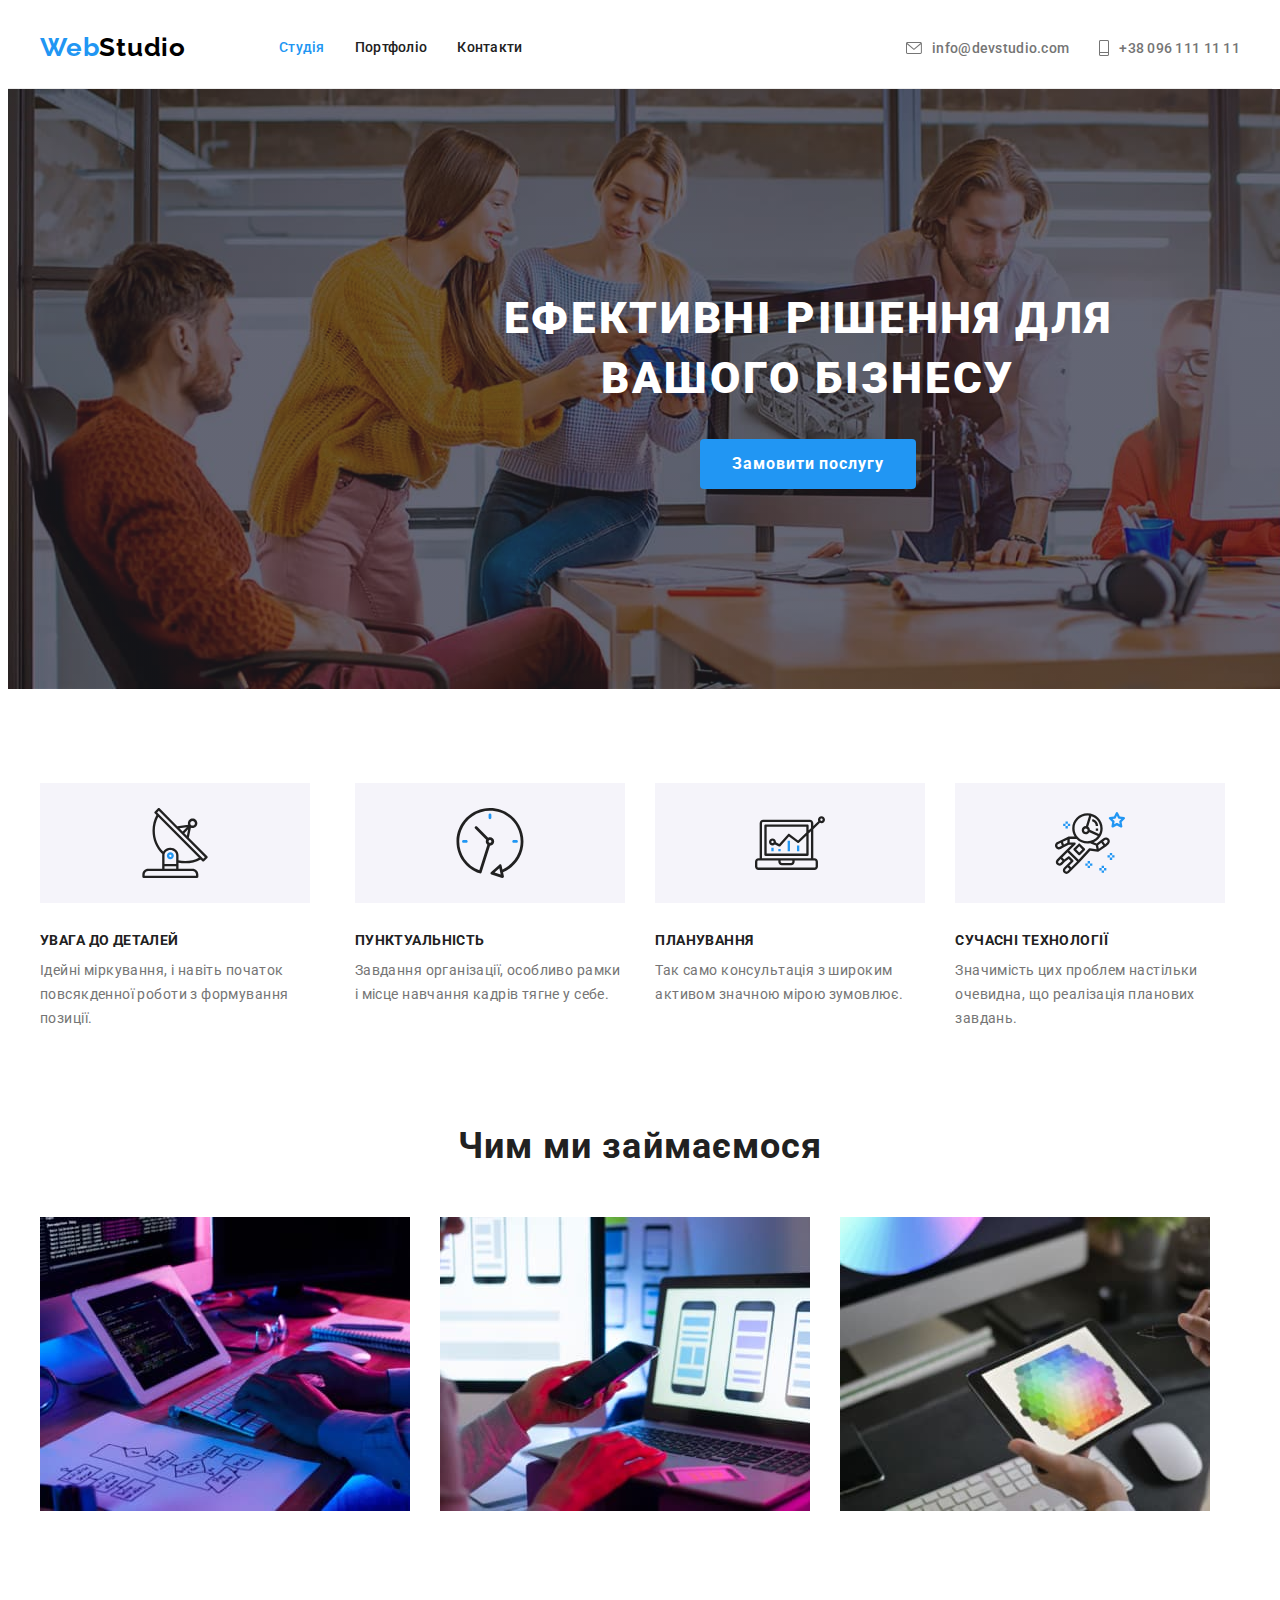
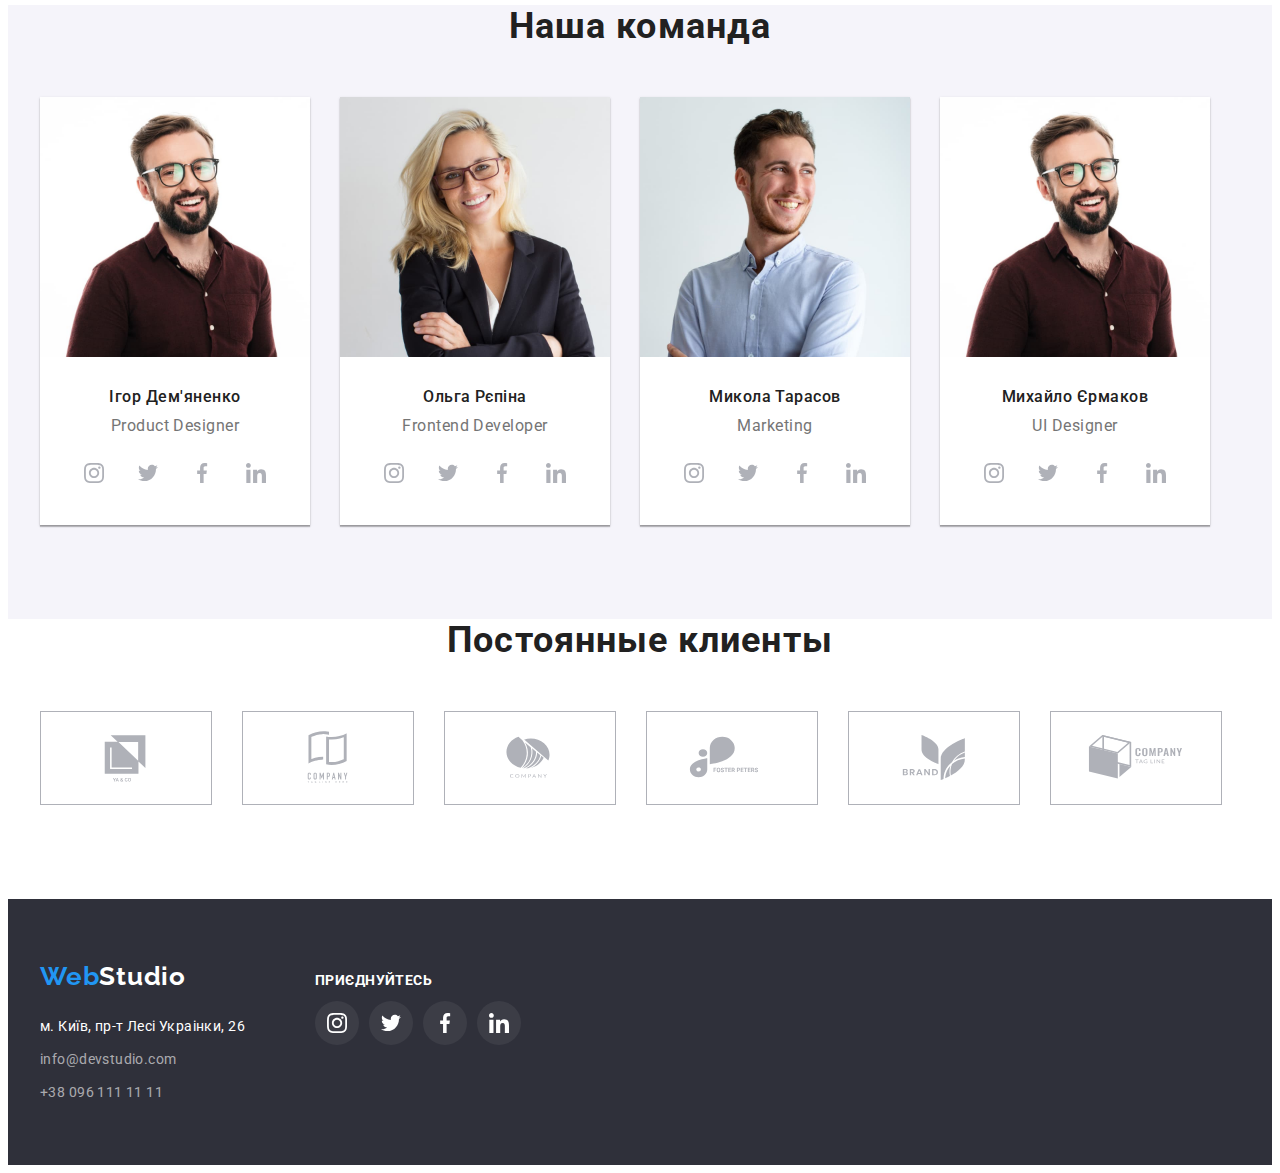
==== commit 585d3115: "smartphone icon size fixed" ====
--- a/index.html
+++ b/index.html
@@ -56,7 +56,7 @@
             </li>
             <li class="list">
               <a href="tel:+380961111111" class="link contacts-text">
-                <svg class="contacts-icon" width="16" height="12">
+                <svg class="contacts-icon" width="10" height="16">
                   <use href="./images/symbol-defs.svg#icon-smartphone"></use>
                 </svg>
                 +38 096 111 11 11</a
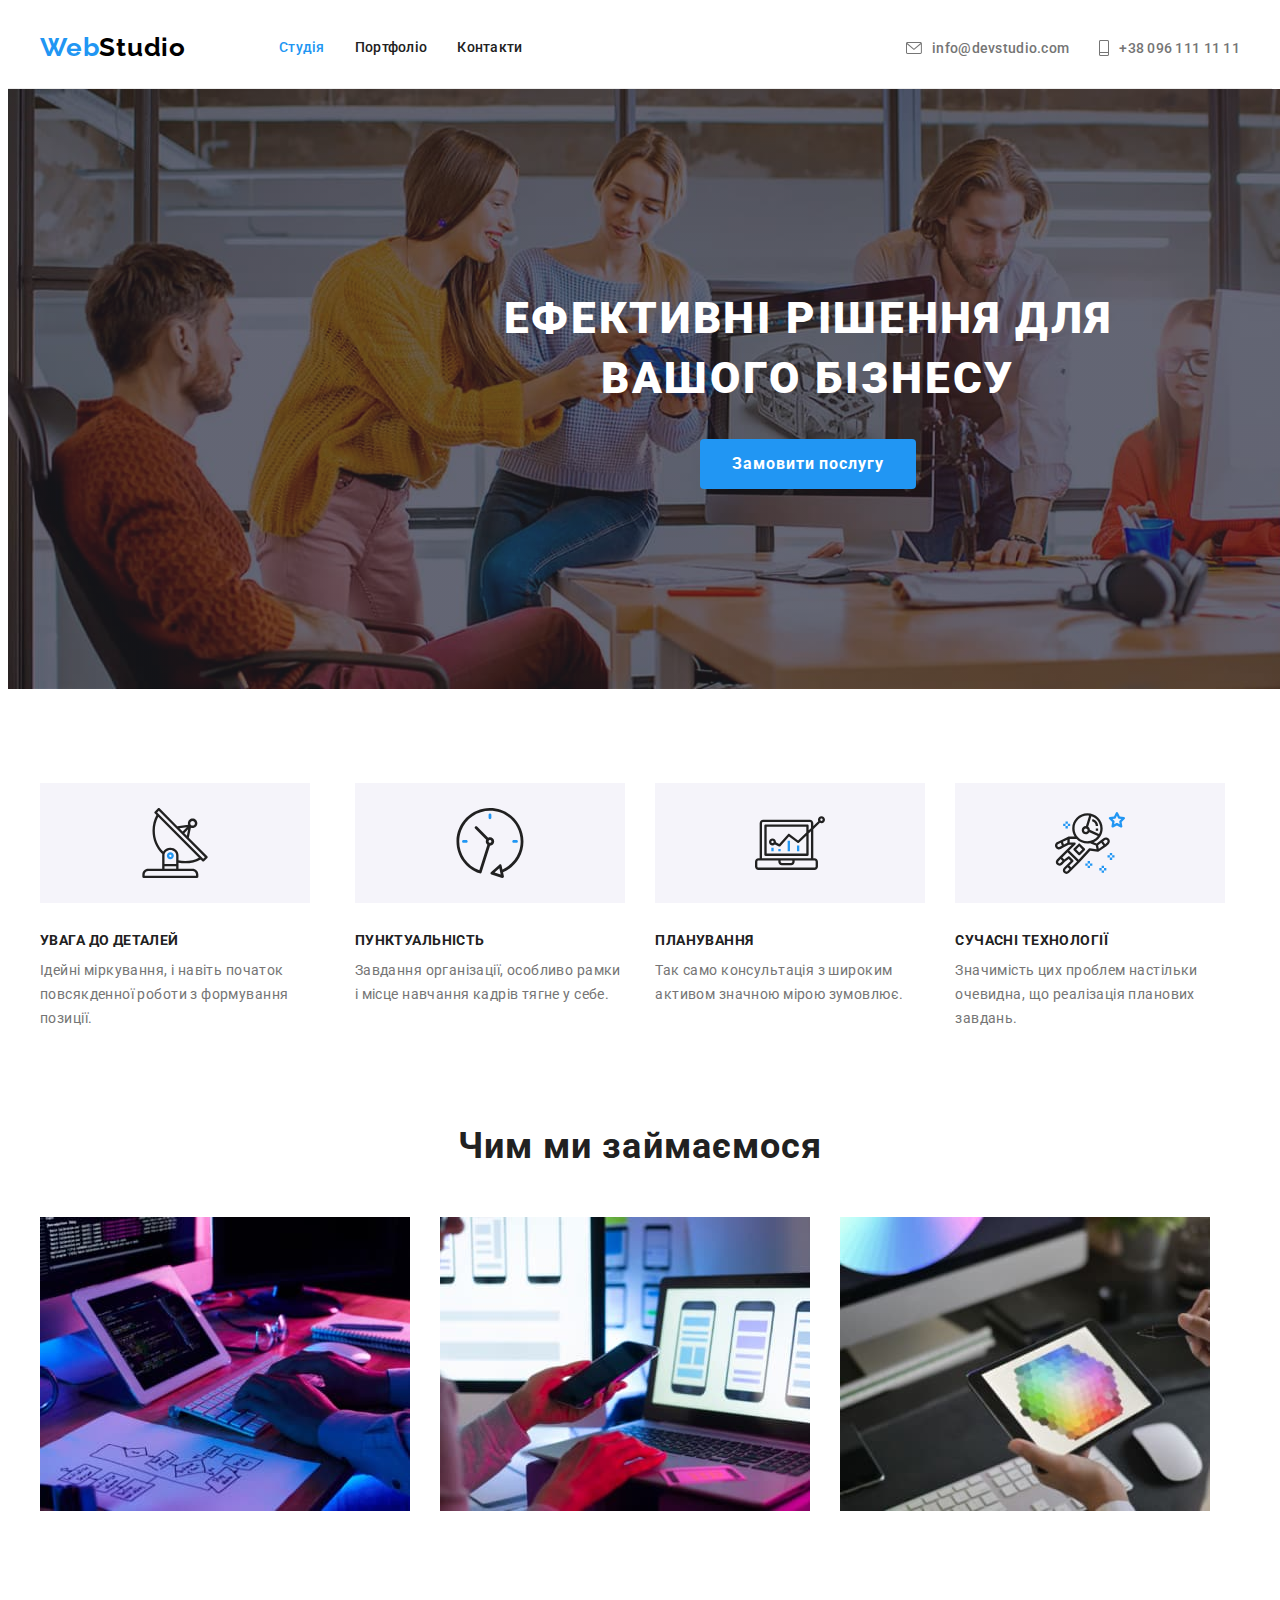
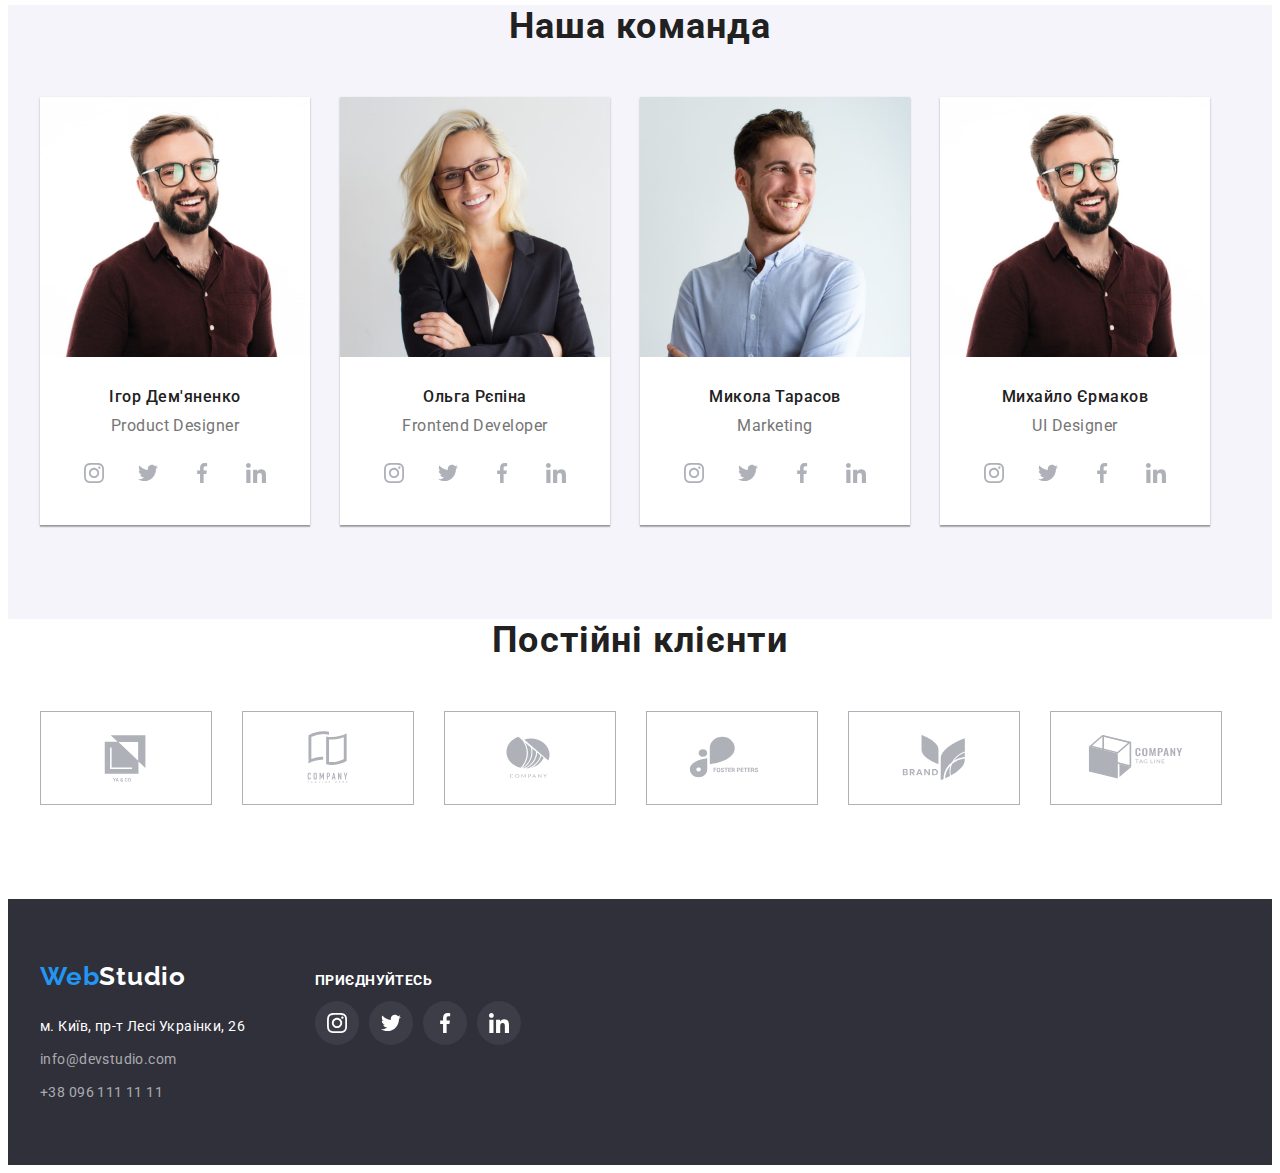
==== commit 54857bf8: "rusnya got out" ====
--- a/index.html
+++ b/index.html
@@ -355,7 +355,7 @@
       <!--Секція постійних клієнтів-->
       <section class="section">
         <div class="container">
-          <h2 class="title">Постоянные клиенты</h2>
+          <h2 class="title">Постійні клієнти</h2>
           <ul class="client-list">
             <li class="list">
               <a class="client-link link" href="">
--- a/css/styles.css
+++ b/css/styles.css
@@ -1,9 +1,6 @@
 :root {
   --text-color: #757575;
   --accent-color: #2196f3;
-  /* Бо ментор проти 
-  --backgroung-color: #F5F5F5;
-  */
   --title-color: #212121;
   --white-color: #fff;
   --black-color: #000;
@@ -35,6 +32,7 @@
   color: var(--text-color);
   font-family: Roboto, sans-serif;
   font-style: normal;
+  background-color: var(--white-color);
 }
 
 .list {
@@ -516,8 +514,26 @@
   padding-left: 0;
 }
 
+.catalogue-list {
+  display: block;
+  width: 370px;
+}
+
+.catalogue-link {
+  display: block;
+  text-decoration: none;
+}
+
+.catalogue-link:hover,
+.catalogue-link:focus {
+  box-shadow: 0px 1px 1px rgba(0, 0, 0, 0.12), 0px 4px 4px rgba(0, 0, 0, 0.06),
+    1px 4px 6px rgba(0, 0, 0, 0.16);
+}
+
 .works-pad {
   padding: 20px 24px;
+  border: 1px solid var(--works-background);
+  border-top: none;
 }
 
 .works .item {
